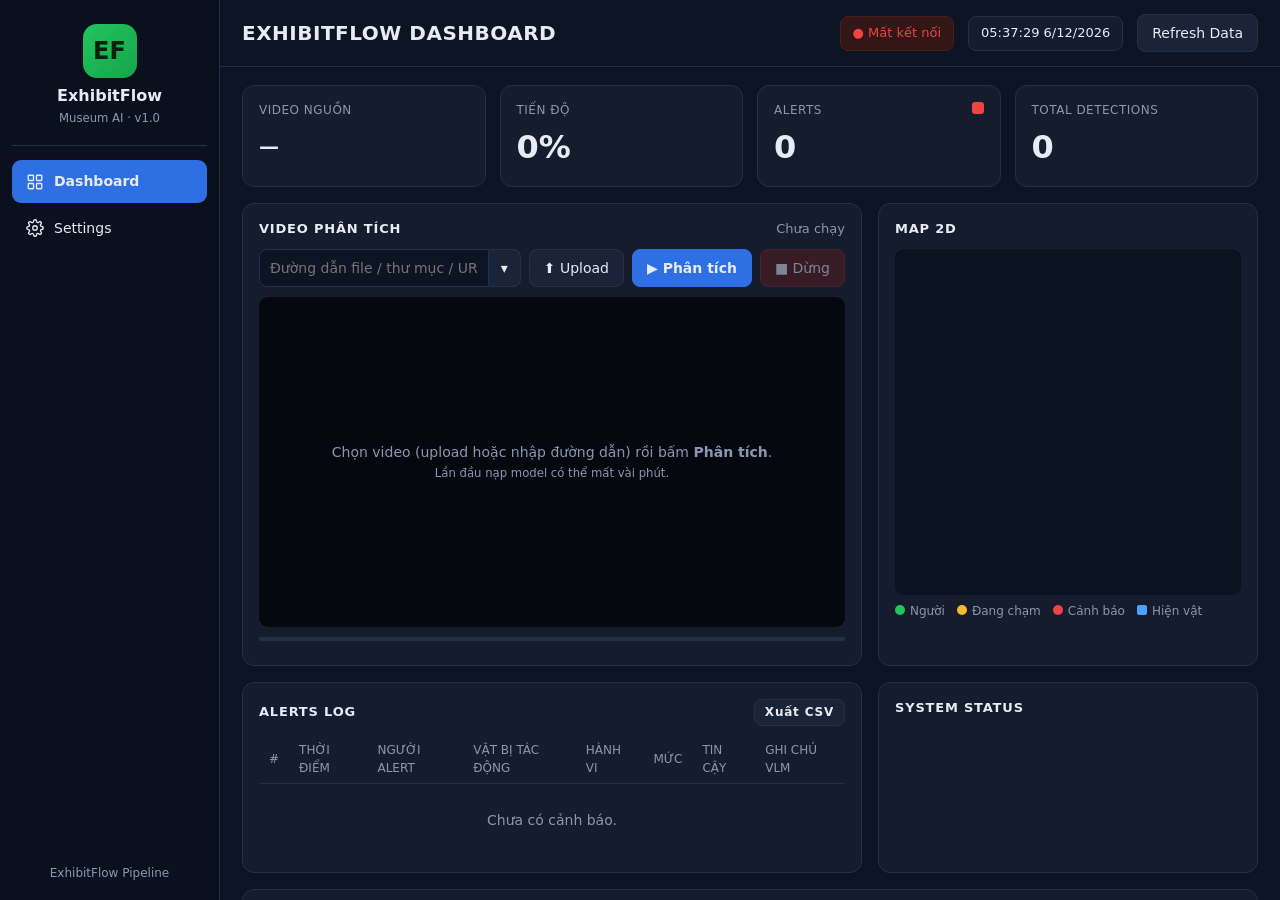
==== exhibitflow_pipeline/dashboard/static/index.html @ 13719247 "Dashboard: thêm realtime / drop_frames vào Settings Co-Authored-By: Claude Sonnet 5.5 <noreply@anthr" ====
<!doctype html>
<html lang="vi">
<head>
<meta charset="utf-8">
<meta name="viewport" content="width=device-width, initial-scale=1">
<title>ExhibitFlow Dashboard</title>
<style>
:root{--bg:#0d1424;--side:#0a101d;--card:#141c2e;--card2:#1a2438;--line:#243049;--tx:#e6ebf5;--mut:#8b97b0;
--green:#22c55e;--blue:#2f6fe4;--red:#ef4444;--amber:#f5b82e;--orange:#f08a24}
*{box-sizing:border-box}html,body{margin:0;height:100%}
body{background:var(--bg);color:var(--tx);font:14px/1.45 system-ui,Segoe UI,Roboto,sans-serif;display:flex}
button,input,select{font:inherit;color:inherit}
/* sidebar */
aside{width:220px;background:var(--side);border-right:1px solid var(--line);padding:18px 12px;display:flex;flex-direction:column;flex-shrink:0}
.brand{text-align:center;padding:6px 0 18px;border-bottom:1px solid var(--line);margin-bottom:14px}
.brand .logo{width:54px;height:54px;margin:0 auto 6px;border-radius:14px;background:linear-gradient(135deg,#22c55e,#16a34a);display:grid;place-items:center;font-weight:800;font-size:24px;color:#06210f}
.brand b{display:block;font-size:16px}.brand small{color:var(--mut)}
nav a{display:flex;gap:10px;align-items:center;padding:11px 14px;border-radius:9px;color:var(--tx);cursor:pointer;margin-bottom:4px;user-select:none}
nav a:hover{background:var(--card)}nav a.on{background:var(--blue);font-weight:600}
nav svg{width:18px;height:18px;stroke:currentColor;fill:none;stroke-width:1.8}
.side-foot{margin-top:auto;color:var(--mut);font-size:12px;text-align:center}
/* main */
main{flex:1;min-width:0;display:flex;flex-direction:column;height:100vh;overflow:auto}
header{display:flex;align-items:center;gap:14px;padding:14px 22px;border-bottom:1px solid var(--line);position:sticky;top:0;background:var(--bg);z-index:5;flex-wrap:wrap}
header h1{font-size:20px;margin:0;letter-spacing:.5px;flex:1;min-width:200px}
.pill{padding:7px 12px;border-radius:8px;background:var(--card);border:1px solid var(--line);font-size:13px;display:flex;gap:7px;align-items:center}
.pill.ok{color:var(--green);background:#12301f;border-color:#1c4a30}.pill.warn{color:var(--amber);background:#33290f;border-color:#4a3b14}.pill.bad{color:var(--red);background:#331616;border-color:#4a1d1d}
.btn{background:var(--card2);border:1px solid var(--line);padding:8px 14px;border-radius:8px;cursor:pointer}
.a.btn,a.btn{color:var(--tx)}.btn:hover{border-color:#3a4a6c}.btn.pri{background:var(--blue);border-color:var(--blue);font-weight:600}.btn.dng{background:#5b1d1d;border-color:#7a2a2a}.btn:disabled{opacity:.5;cursor:not-allowed}
.page{padding:18px 22px 30px;display:none;flex-direction:column;gap:16px}.page.on{display:flex}
.card{background:var(--card);border:1px solid var(--line);border-radius:12px;padding:16px}
.card h2{margin:0 0 10px;font-size:13px;letter-spacing:.8px;text-transform:uppercase;display:flex;align-items:center;gap:8px}
.card h2 .sp{flex:1}
.kpis{display:grid;grid-template-columns:repeat(4,1fr);gap:14px}
.kpi small{color:var(--mut);text-transform:uppercase;font-size:12px;letter-spacing:.5px;display:flex;justify-content:space-between}
.kpi b{font-size:32px;display:block;margin-top:4px}
.dot{width:12px;height:12px;border-radius:3px;background:var(--red);display:inline-block}
/* video + map */
.vm{display:grid;grid-template-columns:minmax(0,1fr) 380px;gap:16px}
.vwrap{position:relative;background:#05080f;border-radius:9px;overflow:hidden;aspect-ratio:16/9;display:grid;place-items:center}
.vwrap img{width:100%;height:100%;object-fit:contain;display:block}
.vwrap .ph{color:var(--mut);text-align:center;padding:20px}
.badge{position:absolute;top:10px;padding:5px 10px;border-radius:6px;font-weight:700;font-size:13px}
.badge.live{left:10px;background:var(--red);display:none}.badge.time{left:84px;background:var(--orange);color:#1a0d00;display:none}
.vwrap.run .badge{display:block}
.srcbar{display:flex;gap:8px;margin-bottom:10px;flex-wrap:wrap}
.srcbar input[type=text]{flex:1;min-width:180px;background:var(--bg);border:1px solid var(--line);border-radius:8px;padding:8px 10px}
.srcpick{position:relative;flex:1;min-width:180px;display:flex}
.srcpick input[type=text]{flex:1;min-width:0;border-radius:8px 0 0 8px}
.srcpick .dd{border:1px solid var(--line);border-left:0;border-radius:0 8px 8px 0;background:var(--card2);padding:0 12px;cursor:pointer}
.droplist{position:absolute;top:calc(100% + 4px);left:0;right:0;z-index:30;max-height:280px;overflow:auto;background:var(--card2);border:1px solid var(--line);border-radius:8px;box-shadow:0 8px 24px #0008;display:none}
.droplist.on{display:block}
.droplist div{padding:8px 12px;cursor:pointer;display:flex;gap:10px;align-items:center;border-bottom:1px solid var(--line)}
.droplist div:last-child{border:0}.droplist div:hover{background:var(--line)}
.droplist small{color:var(--mut);margin-left:auto;white-space:nowrap}
.vwrap video{width:100%;height:100%;object-fit:contain;background:#000;display:none}
.vwrap canvas.ovl{position:absolute;inset:0;width:100%;height:100%;pointer-events:none;display:none}
.vwrap.pb video,.vwrap.pb canvas.ovl{display:block}.vwrap.pb img,.vwrap.pb .ph{display:none!important}
.res{display:grid;grid-template-columns:repeat(auto-fit,minmax(170px,1fr));gap:10px;margin-bottom:16px}
.res .k{background:var(--card2);border-radius:8px;padding:8px 12px}.res .k small{display:block;color:var(--mut)}.res .k b{font-size:17px}
.cols2{display:grid;grid-template-columns:1fr 1fr;gap:20px}@media(max-width:1100px){.cols2{grid-template-columns:1fr}}
table.mini{width:100%;border-collapse:collapse;font-size:13px}table.mini th,table.mini td{padding:5px 8px;border-bottom:1px solid var(--line);text-align:right;white-space:nowrap}
table.mini th{color:var(--mut);font-weight:600}table.mini th:first-child,table.mini td:first-child{text-align:left}
.tag{padding:1px 7px;border-radius:5px;font-size:11px;font-weight:700;margin-left:6px}.tag.cache{background:#14532d;color:#86efac}.tag.new{background:#4a3b0a;color:#fcd34d}
.bar{display:inline-block;height:6px;background:var(--blue);border-radius:3px;vertical-align:middle;margin-right:6px}
select.runsel{background:var(--bg);border:1px solid var(--line);border-radius:8px;padding:5px 8px;max-width:360px;text-transform:none;letter-spacing:0;font-weight:400}
.alerts tbody tr.pb{cursor:pointer}.alerts tbody tr.pb:hover{background:var(--card2)}
.seekrow{display:flex;align-items:center;gap:10px;margin-top:10px}.seekrow .prog{flex:1;margin-top:0}
#pbPlay{padding:2px 12px;font-size:13px}#seekTime{color:var(--mut);font-size:12px;min-width:92px;text-align:right;display:none}
.pbmode .prog{height:10px;cursor:pointer;overflow:visible;position:relative;touch-action:none}.pbmode .prog i{border-radius:3px;transition:none}
.pbmode #seekknob{display:block}#seekknob{display:none;position:absolute;top:50%;width:16px;height:16px;margin:-8px 0 0 -8px;border-radius:50%;background:#fff;box-shadow:0 0 0 3px var(--green);pointer-events:none}
.pbmode #pbPlay,.pbmode #seekTime{display:inline-block!important}
.f textarea{width:100%;min-height:150px;background:var(--bg);border:1px solid var(--line);border-radius:8px;padding:8px 10px;font:12px/1.45 ui-monospace,Consolas,monospace;resize:vertical}
.mdls{display:grid;gap:6px;margin-top:12px;font-size:12px}.mdls div{display:flex;gap:8px;align-items:baseline;border-top:1px solid var(--line);padding-top:6px}
.mdls b{min-width:104px;color:var(--mut);font-weight:600}.mdls span{word-break:break-all}.mdls small{color:var(--mut);display:block}
.prog{height:4px;background:var(--line);border-radius:3px;margin-top:10px;overflow:hidden}.prog i{display:block;height:100%;width:0;background:var(--green);transition:width .3s}
.mapbox{position:relative;border-radius:9px;overflow:hidden;background:#0b1220;aspect-ratio:1/1}
.mapbox canvas{width:100%;height:100%;display:block}
.legend{display:flex;gap:12px;font-size:12px;color:var(--mut);margin-top:8px;flex-wrap:wrap}
.legend i{display:inline-block;width:10px;height:10px;border-radius:50%;margin-right:5px}
/* alerts */
.alerts{width:100%;border-collapse:collapse}
.alerts th{color:var(--mut);font-weight:500;text-align:left;font-size:12px;text-transform:uppercase;padding:6px 10px;border-bottom:1px solid var(--line)}
.alerts td{padding:8px 10px;border-bottom:1px solid var(--line);vertical-align:middle}
.alerts tr:hover td{background:#18223a}
.sev{padding:3px 9px;border-radius:5px;font-size:12px;font-weight:600}
.sev.high{background:#4a1d1d;color:#ff7b7b}.sev.medium{background:#4a3b14;color:#ffd166}.sev.low{background:#14391f;color:#5fe08a}
.thumb{width:54px;height:54px;border-radius:7px;background:#05080f;object-fit:cover;border:1px solid var(--line)}
.who{display:flex;gap:10px;align-items:center}.who small{color:var(--mut);display:block}
.empty{color:var(--mut);padding:26px;text-align:center}
.scroll{max-height:340px;overflow:auto}
/* status gauges */
.gauges{display:grid;grid-template-columns:repeat(4,1fr);gap:10px}
.g{text-align:center}.g svg{width:120px;height:120px;transform:rotate(-90deg)}
.g .v{position:relative;margin-top:-84px;height:60px}.g .v b{font-size:20px;display:block}.g .v small{color:var(--mut)}
.g .l{margin-top:30px}
.bottom{display:grid;grid-template-columns:minmax(0,1fr) 380px;gap:16px}
pre.log{margin:0;background:var(--bg);border-radius:8px;padding:10px;max-height:150px;overflow:auto;font-size:12px;color:#aab6cf;white-space:pre-wrap}
/* settings */
.sgrid{display:grid;grid-template-columns:repeat(auto-fit,minmax(300px,1fr));gap:16px}
.f{display:flex;flex-direction:column;gap:4px;margin-bottom:12px}.f label{color:var(--mut);font-size:12px}.f small{color:var(--mut);font-size:11px}
.f input[type=text],.f input[type=number],.f select{background:var(--bg);border:1px solid var(--line);border-radius:8px;padding:8px 10px;width:100%}
.f.chk{flex-direction:row;align-items:center;gap:8px}
.cal{display:grid;grid-template-columns:1fr 1fr;gap:12px}
.cal canvas{width:100%;background:#05080f;border-radius:8px;cursor:crosshair;display:block}
.toast{position:fixed;right:20px;bottom:20px;background:var(--card2);border:1px solid var(--line);padding:10px 16px;border-radius:9px;opacity:0;transition:.25s;pointer-events:none;z-index:20}
.toast.on{opacity:1}
@media(max-width:1100px){.vm,.bottom{grid-template-columns:1fr}.kpis,.gauges{grid-template-columns:repeat(2,1fr)}aside{width:64px}.brand small,.brand b,nav a span,.side-foot{display:none}.cal{grid-template-columns:1fr}}
</style>
</head>
<body>
<aside>
  <div class="brand"><div class="logo">EF</div><b>ExhibitFlow</b><small>Museum AI · v1.0</small></div>
  <nav>
    <a class="on" data-page="dash"><svg viewBox="0 0 24 24"><rect x="3" y="3" width="7" height="7" rx="1"/><rect x="14" y="3" width="7" height="7" rx="1"/><rect x="3" y="14" width="7" height="7" rx="1"/><rect x="14" y="14" width="7" height="7" rx="1"/></svg><span>Dashboard</span></a>
    <a data-page="settings"><svg viewBox="0 0 24 24"><circle cx="12" cy="12" r="3"/><path d="M19.4 15a1.7 1.7 0 0 0 .3 1.8l.1.1a2 2 0 1 1-2.8 2.8l-.1-.1a1.7 1.7 0 0 0-1.8-.3 1.7 1.7 0 0 0-1 1.5V21a2 2 0 1 1-4 0v-.1a1.7 1.7 0 0 0-1.1-1.5 1.7 1.7 0 0 0-1.8.3l-.1.1a2 2 0 1 1-2.8-2.8l.1-.1a1.7 1.7 0 0 0 .3-1.8 1.7 1.7 0 0 0-1.5-1H3a2 2 0 1 1 0-4h.1a1.7 1.7 0 0 0 1.5-1.1 1.7 1.7 0 0 0-.3-1.8l-.1-.1a2 2 0 1 1 2.8-2.8l.1.1a1.7 1.7 0 0 0 1.8.3H9a1.7 1.7 0 0 0 1-1.5V3a2 2 0 1 1 4 0v.1a1.7 1.7 0 0 0 1 1.5 1.7 1.7 0 0 0 1.8-.3l.1-.1a2 2 0 1 1 2.8 2.8l-.1.1a1.7 1.7 0 0 0-.3 1.8V9a1.7 1.7 0 0 0 1.5 1H21a2 2 0 1 1 0 4h-.1a1.7 1.7 0 0 0-1.5 1z"/></svg><span>Settings</span></a>
  </nav>
  <div class="side-foot">ExhibitFlow Pipeline</div>
</aside>

<main>
<header>
  <h1 id="title">EXHIBITFLOW DASHBOARD</h1>
  <div class="pill" id="sysPill">● Idle</div>
  <div class="pill" id="clock">--</div>
  <button class="btn" id="refresh">Refresh Data</button>
</header>

<!-- ============ DASHBOARD ============ -->
<section class="page on" id="p-dash">
  <div class="kpis">
    <div class="card kpi"><small>Video nguồn</small><b id="k-src" style="font-size:20px;margin-top:12px;overflow:hidden;text-overflow:ellipsis;white-space:nowrap">—</b></div>
    <div class="card kpi"><small>Tiến độ</small><b id="k-prog">0%</b></div>
    <div class="card kpi"><small>Alerts <span class="dot"></span></small><b id="k-alerts">0</b></div>
    <div class="card kpi"><small>Total detections</small><b id="k-det">0</b></div>
  </div>

  <div class="vm">
    <div class="card">
      <h2><span id="vtitle">Video phân tích</span><span class="sp"></span><span id="vstat" style="color:var(--mut);text-transform:none;letter-spacing:0;font-weight:400">Chưa chạy</span></h2>
      <div class="srcbar">
        <div class="srcpick">
          <input type="text" id="srcText" placeholder="Đường dẫn file / thư mục / URL video (.mp4 ...)">
          <button class="dd" id="srcDrop" title="Chọn lại một video đã upload">▾</button>
          <div class="droplist" id="dropList"></div>
        </div>
        <input type="file" id="srcFile" accept="video/*" hidden>
        <button class="btn" id="btnUpload">⬆ Upload</button>
        <button class="btn pri" id="btnStart">▶ Phân tích</button>
        <button class="btn dng" id="btnStop" disabled>■ Dừng</button>
      </div>
      <div class="vwrap" id="vwrap">
        <img id="vimg" alt="" style="display:none">
        <video id="vvid" playsinline preload="auto"></video><canvas class="ovl" id="vovl"></canvas>
        <div class="ph" id="vph">Chọn video (upload hoặc nhập đường dẫn) rồi bấm <b>Phân tích</b>.<br><small>Lần đầu nạp model có thể mất vài phút.</small></div>
        <span class="badge live">● LIVE</span><span class="badge time" id="vtime">00:00</span>
      </div>
      <div class="seekrow"><button class="btn" id="pbPlay" style="display:none" title="Phát / tạm dừng (phím cách)">▶</button>
        <div class="prog" id="seek"><i id="progbar"></i><b id="seekknob"></b></div><span id="seekTime"></span></div>
      <div class="legend" style="margin-top:8px"><span id="vmeta"></span></div>
    </div>

    <div class="card">
      <h2>Map 2D <span class="sp"></span><small style="color:var(--mut);text-transform:none;letter-spacing:0;font-weight:400" id="mapmeta"></small></h2>
      <div class="mapbox"><canvas id="map" width="700" height="700"></canvas></div>
      <div class="legend"><span><i style="background:var(--green)"></i>Người</span><span><i style="background:var(--amber)"></i>Đang chạm</span><span><i style="background:var(--red)"></i>Cảnh báo</span><span><i style="background:#4aa3ff;border-radius:2px"></i>Hiện vật</span></div>
    </div>
  </div>

  <div class="bottom">
    <div class="card">
      <h2>Alerts log <span class="sp"></span><a class="btn" href="/api/alerts.csv" style="text-decoration:none;font-size:12px;padding:4px 10px;text-transform:none">Xuất CSV</a></h2>
      <div class="scroll">
        <table class="alerts"><thead><tr><th>#</th><th>Thời điểm</th><th>Người alert</th><th>Vật bị tác động</th><th>Hành vi</th><th>Mức</th><th>Tin cậy</th><th>Ghi chú VLM</th></tr></thead><tbody id="alertRows"></tbody></table>
        <div class="empty" id="alertEmpty">Chưa có cảnh báo.</div>
      </div>
    </div>
    <div class="card">
      <h2>System status</h2>
      <div class="gauges" style="grid-template-columns:repeat(2,1fr)" id="gauges"></div>
      <div class="mdls" id="modelList"></div>
    </div>
  </div>
  <div class="card" id="resCard">
    <h2>Kết quả phân tích <span class="sp"></span><select class="runsel" id="runSel"><option value="">(chưa có lần chạy nào)</option></select>
      <a class="btn" id="runJson" target="_blank" style="text-decoration:none;font-size:12px;padding:4px 10px;text-transform:none;display:none">JSON</a></h2>
    <div id="resBody" style="color:var(--mut)">Chưa có lần phân tích nào. Kết quả mỗi lần chạy (thông tin video, latency từng module, VLM) được lưu tại <code>dashboard_data/runs/</code>.</div>
  </div>
  <div class="card"><h2>Nhật ký pipeline</h2><pre class="log" id="log"></pre></div>
</section>

<!-- ============ SETTINGS ============ -->
<section class="page" id="p-settings">
  <div class="sgrid">
    <div class="card"><h2>Model · VLM (Qwen3-VL)</h2>
      <div class="f"><label>Backend VLM</label><select id="s-vlm_backend"><option value="llama.cpp">llama.cpp (Qwen3-VL-8B Q4_K_M)</option><option value="dry_run">dry_run (không gọi VLM, chỉ thử luồng)</option></select></div>
      <div class="f"><label>Số ảnh gửi VLM</label><input type="number" id="s-vlm_n_images" min="1" max="12"><small>8 = nhanh (F1 0.69) · 12 = chính xác hơn, chậm ~3x</small></div>
      <div class="f"><label>Cạnh dài tối đa ảnh (px)</label><input type="number" id="s-vlm_max_side" step="64"></div>
      <div class="f"><label>max_new_tokens</label><input type="number" id="s-vlm_max_new_tokens"></div>
      <div class="f chk"><input type="checkbox" id="s-vlm_short_json"><label>Chỉ trả {"label","confidence"} (short JSON)</label></div>
      <div class="f"><label>Ngưỡng tin cậy VLM tối thiểu</label><input type="number" id="s-vlm_min_conf" step="0.05" min="0" max="1" placeholder="mặc định"></div>
      <div class="f"><label>Prompt VLM <button class="btn" type="button" id="resetPrompt" style="padding:1px 8px;font-size:11px;margin-left:8px">Khôi phục mặc định</button></label>
        <textarea id="s-vlm_prompt" spellcheck="false"></textarea>
        <small>Biến: <code>{n}</code> số ảnh · <code>{dt}</code> giây giữa 2 ảnh · <code>{tid}</code> ID người. Dấu ngoặc nhọn khác phải viết đôi <code>{{ }}</code>. Áp dụng từ lần phân tích kế tiếp, không cần nạp lại model.</small></div>
      <div class="f"><label>System prompt <button class="btn" type="button" id="resetSys" style="padding:1px 8px;font-size:11px;margin-left:8px">Khôi phục mặc định</button></label>
        <textarea id="s-vlm_system_prompt" spellcheck="false" style="min-height:90px"></textarea></div>
    </div>
    <div class="card"><h2>Pipeline</h2>
      <div class="f"><label>Chế độ pipeline</label><select id="s-pipeline_mode"><option value="tracking">Tracking (nhanh nhất)</option><option value="tracking_seg">Tracking + Segmentation (phát hiện chạm hiện vật)</option><option value="full">Full: Tracking + Segmentation + VLM (cảnh báo)</option></select><small>Chỉ nạp phần cần dùng. Chọn chế độ nhẹ hơn khi model đã nạp thì không phải nạp lại; chọn nặng hơn sẽ nạp lại. Không có VLM thì chưa có cảnh báo.</small></div>
      <div class="f"><label>Tách cảnh (segmentation hiện vật)</label><select id="s-scene_mode"><option value="auto">Tự động (nhanh) — video có đổi cảnh / camera</option><option value="first">Một cảnh cố định — bỏ qua, mở video ngay</option></select><small>Mỗi cảnh có bộ mask hiện vật riêng. Video camera cố định chọn "Một cảnh cố định" để bỏ hẳn bước quét video.</small></div>
      <div class="f"><label>pose_gate_norm_dist</label><input type="number" id="s-pose_gate_norm_dist" step="0.1"><small>Chỉ chạy pose/hand cho người cách hiện vật ≤ k × chiều cao người (0 = mọi người)</small></div>
      <div class="f"><label>queue_size</label><input type="number" id="s-queue_size"></div>
      <div class="f"><label>Giới hạn số frame (0 = cả video)</label><input type="number" id="s-max_frames"></div>
      <div class="f chk"><input type="checkbox" id="s-realtime"><label>Chế độ real-time (đọc video theo nhịp fps gốc)</label></div>
      <div class="f chk"><input type="checkbox" id="s-drop_frames"><label>Bỏ frame khi pipeline không theo kịp (chỉ có tác dụng khi bật real-time)</label></div>
      <small style="color:var(--mut)">Tắt real-time: xử lý mọi frame, không bỏ frame nào, nhưng video chạy chậm hơn thời gian thực nếu pipeline dưới fps video. Bật: giữ độ trễ thấp, đổi lại có thể bỏ frame (các frame bỏ không được track / phát hiện chạm). Chỉ áp dụng ở chế độ parallel.</small>
      <div class="f"><label>Giữ khung đỏ cảnh báo (giây)</label><input type="number" id="s-alarm_show_sec" step="0.5"></div>
      <div class="f"><label>Thư mục trọng số (cách nhau dấu phẩy)</label><input type="text" id="s-weights_dir" placeholder="/content/weights"></div>
      <div class="f"><label>Thư mục làm việc</label><input type="text" id="s-work_dir"></div>
      <div class="f chk"><input type="checkbox" id="s-use_cpu"><label>Chạy CPU (rất chậm)</label></div>
    </div>
    <div class="card"><h2>Map 2D</h2>
      <div class="f chk"><input type="checkbox" id="s-make_map"><label>Tự tạo map 2D từ video khi phân tích (mặc định tắt)</label></div>
      <small style="color:var(--mut)">Tắt: không tạo map, bỏ bước ~15–25 s lần đầu mỗi video. Vẫn dùng được floorplan upload thủ công bên dưới.</small>
      <div class="f"><label>Ảnh nền floorplan</label><select id="s-map_image"><option value="auto">Tự động (tạo từ video khi phân tích)</option><option value="none">Không dùng ảnh (lưới trống)</option></select></div>
      <div class="f"><label>Upload floorplan khác</label><input type="file" id="mapFile" accept="image/*"></div>
      <small style="color:var(--mut)">Hiệu chỉnh map: bấm 4 điểm trên khung hình video (ở trái), sau đó 4 điểm tương ứng trên map (ở phải), cùng thứ tự. Chọn điểm trên mặt sàn.</small>
    </div>
  </div>
  <div class="card"><h2>Hiệu chỉnh vị trí video → map <span class="sp"></span>
      <button class="btn" id="calReset">Chọn lại</button><button class="btn" id="calIdent">Mặc định (toàn khung)</button></h2>
    <div class="cal"><div><small style="color:var(--mut)" id="calL">① Khung hình video (0/4)</small><canvas id="calV" width="640" height="360"></canvas></div>
    <div><small style="color:var(--mut)" id="calR">② Map 2D (0/4)</small><canvas id="calM" width="640" height="360"></canvas></div></div>
  </div>
  <div><button class="btn pri" id="saveSet">Lưu cài đặt</button> <small style="color:var(--mut)">Áp dụng từ lần phân tích kế tiếp.</small></div>
</section>
</main>
<div class="toast" id="toast"></div>

<script>
const $=s=>document.querySelector(s), $$=s=>[...document.querySelectorAll(s)];
const toast=m=>{const t=$('#toast');t.textContent=m;t.classList.add('on');setTimeout(()=>t.classList.remove('on'),2600)};
const api=async(u,o)=>{const r=await fetch(u,o);if(!r.ok){let d='';try{d=(await r.json()).detail}catch{}throw new Error(d||r.statusText)}return r.json()};
let MD=null, ST={}, SET={}, mapImg=null, mapVer=null, PB=null, autoRun=null, RUNS=[];
const esc=s=>String(s??'').replace(/[&<>"]/g,c=>({'&':'&amp;','<':'&lt;','>':'&gt;','"':'&quot;'}[c]));

/* ---- nav ---- */
$$('nav a').forEach(a=>a.onclick=()=>{$$('nav a').forEach(x=>x.classList.toggle('on',x===a));
  $$('.page').forEach(p=>p.classList.toggle('on',p.id==='p-'+a.dataset.page));
  $('#title').textContent=a.dataset.page==='dash'?'EXHIBITFLOW DASHBOARD':'SETTINGS';
  if(a.dataset.page==='settings')openSettings()});
setInterval(()=>{$('#clock').textContent=new Date().toLocaleString('vi-VN')},1000);

/* ---- source ---- */
$('#btnUpload').onclick=()=>$('#srcFile').click();
$('#srcFile').onchange=async e=>{const f=e.target.files[0];if(!f)return;
  toast('Đang upload '+f.name+' ...');const fd=new FormData();fd.append('file',f);
  try{const r=await api('/api/upload',{method:'POST',body:fd});$('#srcText').value=r.path;toast('Đã upload ('+r.size_mb+' MB)')}catch(x){toast('Lỗi: '+x.message)}};
$('#btnStart').onclick=async()=>{try{await api('/api/start',{method:'POST',headers:{'Content-Type':'application/json'},body:JSON.stringify({source:$('#srcText').value})});toast('Đã bắt đầu')}catch(x){toast('Lỗi: '+x.message)}};
$('#btnStop').onclick=()=>api('/api/stop',{method:'POST'}).then(()=>toast('Đang dừng...'));
$('#refresh').onclick=()=>{poll();sys()};

/* ---- poll ---- */
const STAT={idle:['Idle',''],loading:['Đang nạp model','warn'],running:['System Online','ok'],finishing:['Đang kết thúc','warn'],done:['Hoàn tất','ok'],error:['Lỗi','bad']};
const mmss=s=>String(Math.floor(s/60)).padStart(2,'0')+':'+String(Math.floor(s%60)).padStart(2,'0');
let streaming=false;
async function poll(){
  try{ST=await api('/api/state')}catch{$('#sysPill').className='pill bad';$('#sysPill').textContent='● Mất kết nối';return}
  if(ST.map!==mapVer){mapVer=ST.map;loadMap()}
  let [t,c]=STAT[ST.status]||['?',''];
  const M=ST.models||{state:'idle'},mload=M.state==='loading';
  if(['idle','done'].includes(ST.status)){if(mload){t='Đang nạp model...';c='warn'}else if(M.state==='ready'){t=ST.status==='done'?'Hoàn tất · model sẵn sàng':'Model sẵn sàng';c='ok'}else if(M.state==='error'){t='Lỗi nạp model';c='bad'}}
  $('#sysPill').className='pill '+c;$('#sysPill').title=M.msg||'';$('#sysPill').textContent='● '+(ST.status==='error'?'Lỗi: '+ST.message:t+(ST.phase&&ST.status!=='running'&&ST.status!=='done'?' — '+ST.phase:''));
  const run=['loading','running','finishing'].includes(ST.status);
  $('#btnStart').disabled=run||mload;$('#btnStop').disabled=!run;
  $('#k-src').textContent=ST.source||'—';
  const pct=ST.n_frames?Math.round(100*ST.frame/ST.n_frames):0;
  $('#k-prog').textContent=pct+'%';if(!PB)$('#progbar').style.width=pct+'%';
  $('#k-alerts').textContent=ST.n_alerts;$('#k-det').textContent=ST.detections;
  if(run&&PB)closePB();
  if(!PB)$('#vtitle').textContent='Video phân tích — '+(ST.cam||'CAM 1');
  $('#vstat').textContent=ST.status==='running'?'● Online':ST.status==='loading'?'Đang nạp model...':ST.status==='done'?'Hoàn tất':'Chưa chạy';
  if(PB)$('#vstat').textContent='Xem lại · kéo thanh thời gian để tua';
  else if(ST.status==='done'&&!ST.run)$('#vstat').textContent='Hoàn tất · chưa có bản lưu để tua (xem Nhật ký pipeline; server cần là bản mới: make restart)';
  $('#vstat').style.color=ST.status==='running'?'var(--green)':'var(--mut)';
  const sm=ST.stage_ms||{},ks=Object.keys(sm),slow=ks.sort((a,b)=>sm[b]-sm[a])[0];
  if(!PB)$('#vmeta').textContent=ST.n_frames?`frame ${ST.frame}/${ST.n_frames} · pipeline ${ST.fps} FPS · e2e ${ST.e2e_ms} ms · ${mmss(ST.elapsed)}`+(ks.length?` · ms/frame: `+ks.map(k=>k+' '+sm[k]).join(', ')+` · chậm nhất: ${slow}`:''):'';
  $('#vtime').textContent=mmss(ST.frame/25);
  $('#vwrap').classList.toggle('run',ST.status==='running');
  if((run||ST.status==='done')&&ST.n_frames&&!streaming&&!PB){streaming=true;$('#vimg').src='/api/stream?'+Date.now();$('#vimg').style.display='block';$('#vph').style.display='none'}
  if(ST.status==='idle'&&streaming){streaming=false}
  if(ST.status==='idle'&&!streaming&&!PB)$('#vph').innerHTML=mload?'<b>Đang nạp model...</b><br><small>Có thể mất vài phút lần đầu (tải trọng số). Bấm Phân tích khi hiện "Model sẵn sàng".</small>':M.state==='error'?'<b>Lỗi nạp model</b><br><small>'+(M.msg||'')+'</small>':'Model đã sẵn sàng. Chọn video (upload hoặc nhập đường dẫn) rồi bấm <b>Phân tích</b>.';
  if(ST.status==='loading'){$('#vph').style.display='block';$('#vph').innerHTML='<b>'+ST.phase+'</b><br><small>'+(ST.logs.slice(-1)[0]||'')+'</small>'}
  if(ST.status==='done'&&ST.run&&ST.run!==autoRun){autoRun=ST.run;loadRuns().then(()=>openRun(ST.run))}   // xong -> chuyển sang xem lại (có thanh tua)
  renderAlerts();$('#log').textContent=(ST.logs||[]).join('\n');if(!PB)drawMap(ST.people||[],ST.artifacts||[]);
}
function renderAlerts(force){
  const AL=PB&&PB.run.alerts_ui?PB.run.alerts_ui:(ST.alerts||[]),tb=$('#alertRows');$('#alertEmpty').style.display=AL.length?'none':'block';
  const key=AL.map(a=>a.id).join()+'|'+(PB?PB.id:'');if(!force&&tb.dataset.k===key)return;tb.dataset.k=key;
  const vn={touching:'Chạm',holding:'Cầm',stealing:'Lấy cắp'};
  tb.innerHTML=AL.map(a=>`<tr data-tid="${a.track_id}"${PB?' class="pb" title="Bấm để tua tới lúc xảy ra"':''}><td>${a.id}</td><td>${a.time}<br><small style="color:var(--mut)">video ${a.video_time}s · ${a.camera}</small></td>
  <td><div class="who">${a.person_img?`<img class="thumb" src="${a.person_img}">`:'<div class="thumb"></div>'}<div><b>Người ID ${a.track_id}</b></div></div></td>
  <td><div class="who">${a.artifact_img?`<img class="thumb" src="${a.artifact_img}">`:'<div class="thumb"></div>'}<div><b>Hiện vật ${a.artifact_ids.join(', ')||'—'}</b></div></div></td>
  <td>${vn[a.behavior]||a.behavior}</td><td><span class="sev ${a.severity}">${a.severity.toUpperCase()}</span></td><td>${a.confidence}</td>
  <td style="max-width:240px;color:var(--mut);font-size:12px">${a.evidence||''}</td></tr>`).join('');
}

/* ---- map ---- */
function loadMap(){mapImg=null;const i=new Image();i.onload=()=>{mapImg=i;if(PB)PB.dirty=true;else drawMap(ST.people||[],ST.artifacts||[])};i.onerror=()=>{mapImg=null;if(PB)PB.dirty=true};
  i.src=(PB?'/api/runs/'+PB.id+'/map':'/api/map-image')+'?'+Date.now()}
function drawMapOn(cv,people,arts,withDots=true){
  const c=cv.getContext('2d'),W=cv.width,H=cv.height;c.fillStyle='#0b1220';c.fillRect(0,0,W,H);
  let ox=0,oy=0,w=W,h=H;
  if(mapImg){const s=Math.min(W/mapImg.width,H/mapImg.height);w=mapImg.width*s;h=mapImg.height*s;ox=(W-w)/2;oy=(H-h)/2;c.drawImage(mapImg,ox,oy,w,h)}
  else{c.strokeStyle='#1c2842';c.lineWidth=1;for(let i=0;i<=10;i++){c.beginPath();c.moveTo(i*W/10,0);c.lineTo(i*W/10,H);c.moveTo(0,i*H/10);c.lineTo(W,i*H/10);c.stroke()}}
  if(!withDots)return {ox,oy,w,h};
  const P=(x,y)=>[ox+Math.min(Math.max(x,-.05),1.05)*w,oy+Math.min(Math.max(y,-.05),1.05)*h],r=Math.max(6,W/70);
  arts.forEach(a=>{const [x,y]=P(a.x,a.y);c.fillStyle='#4aa3ff';c.fillRect(x-r*.8,y-r*.8,r*1.6,r*1.6);c.fillStyle='#cfe4ff';c.font=`${r*1.6}px sans-serif`;c.fillText('A'+a.id,x+r,y-r)});
  people.forEach(p=>{const [x,y]=P(p.x,p.y);const col=p.state==='alert'?'#ef4444':p.state==='contact'?'#f5b82e':'#22c55e';
    c.beginPath();c.arc(x,y,r,0,7);c.fillStyle=col;c.fill();c.lineWidth=2;c.strokeStyle='#fff';c.stroke();
    c.fillStyle='#fff';c.font=`bold ${r*1.5}px sans-serif`;c.fillText(p.id,x+r+2,y+r*.5)});
  return {ox,oy,w,h};
}
function drawMap(p,a){drawMapOn($('#map'),p,a);$('#mapmeta').textContent=p.length+' người'}

/* ---- video đã upload (mũi tên xổ xuống) ---- */
$('#srcDrop').onclick=async e=>{e.stopPropagation();const L=$('#dropList');
  if(!L.classList.toggle('on'))return;
  let u=[];try{u=await api('/api/uploads')}catch{}
  const cnt={};RUNS.forEach(r=>{cnt[r.video]=(cnt[r.video]||0)+1});
  L.innerHTML=u.length?u.map(x=>`<div data-p="${esc(x.path)}"><span>${esc(x.name)}</span><small>${x.size_mb} MB${cnt[x.name]?' · đã phân tích '+cnt[x.name]+' lần (dùng lại cache)':''}</small></div>`).join(''):'<div style="color:var(--mut);cursor:default">Chưa có video nào được upload.</div>'};
$('#dropList').onclick=e=>{const d=e.target.closest('[data-p]');if(d){$('#srcText').value=d.dataset.p;$('#dropList').classList.remove('on')}};
document.addEventListener('click',e=>{if(!e.target.closest('.srcpick'))$('#dropList').classList.remove('on')});

/* ---- xem lại: video có thanh tua + khung / map đồng bộ theo frame ---- */
async function loadRuns(){try{RUNS=await api('/api/runs')}catch{RUNS=[]}
  const sel=$('#runSel');
  sel.innerHTML=RUNS.length?RUNS.map(r=>`<option value="${esc(r.id)}">${esc(r.created.slice(5,16))} · ${esc(r.video)} · ${esc(r.mode||'')}</option>`).join(''):'<option value="">(chưa có lần chạy nào)</option>';
  if(PB)sel.value=PB.id}
$('#runSel').onchange=e=>{if(!e.target.value)return;if(['loading','running','finishing'].includes(ST.status)){toast('Đang chạy, đợi xong rồi xem lại');if(PB)e.target.value=PB.id;return}openRun(e.target.value)};
async function openRun(id){
  let run,tl;try{[run,tl]=await Promise.all([api('/api/runs/'+id),api('/api/runs/'+id+'/timeline')])}catch(x){toast('Không mở được lần chạy: '+x.message);return}
  (tl.alerts||[]).forEach(a=>{if(!a.spans||!a.spans.length)a.spans=[[a.start,a.end]]});run.alerts=tl.alerts||[];
  const pb={id,run,tl,last:-1,dirty:true};PB=pb;streaming=false;
  const v=$('#vvid');
  v.onloadeddata=()=>{if(PB===pb){$('#vwrap').classList.add('pb');document.body.classList.add('pbmode');pb.dirty=true}};
  v.onloadedmetadata=()=>{pb.dirty=true};
  v.onerror=()=>{if(PB!==pb)return;toast('Không phát được video (file gốc còn không?)');PB=null;document.body.classList.remove('pbmode');$('#vwrap').classList.remove('pb');if(ST.n_frames)$('#vimg').style.display='block';loadMap();renderAlerts(true)};
  if('requestVideoFrameCallback' in v){   // mỗi lần trình duyệt hiển thị 1 frame mới: ghi lại đúng thời điểm của frame đó -> bbox khớp hình
    const cb=(now,meta)=>{if(PB!==pb)return;pb.mt=meta.mediaTime;pb.dirty=true;v.requestVideoFrameCallback(cb)};v.requestVideoFrameCallback(cb)}
  v.addEventListener('seeked',()=>{pb.dirty=true});
  v.src='/api/runs/'+id+'/video';
  $('#vtitle').textContent='Xem lại — '+run.video.name;
  $('#runSel').value=id;$('#runJson').href='/api/runs/'+id;$('#runJson').style.display='';
  renderResult(run);renderAlerts(true);loadMap();tickPB(pb)}
function closePB(){PB=null;document.body.classList.remove('pbmode');$('#progbar').style.width='0%';$('#seekknob').style.left='0%';const v=$('#vvid');v.pause();v.removeAttribute('src');v.load();$('#vwrap').classList.remove('pb');loadMap();renderAlerts(true)}
function tickPB(pb){if(PB!==pb)return;
  const v=$('#vvid'),f=Math.round((pb.mt!=null?pb.mt:v.currentTime)*(pb.tl.fps||25));   // pb.mt = thời điểm của frame ĐANG hiển thị
  const dur=v.duration||(pb.tl.n_frames/(pb.tl.fps||25)),r=dur?Math.min(1,v.currentTime/dur):0;
  if(!seeking){$('#progbar').style.width=r*100+'%';$('#seekknob').style.left=r*100+'%'}
  $('#seekTime').textContent=mmss(v.currentTime)+' / '+mmss(dur);$('#pbPlay').textContent=v.paused?'▶':'⏸';
  if(f!==pb.last||pb.dirty){pb.last=f;pb.dirty=false;drawPB(f)}
  requestAnimationFrame(()=>tickPB(pb))}
window.addEventListener('resize',()=>{if(PB)PB.dirty=true});
/* thanh xanh dưới video = thanh tua: bấm hoặc kéo để tới thời điểm bất kỳ; video / nút ⏸ / phím cách để phát - dừng */
let seeking=false;
function seekTo(e){const v=$('#vvid'),b=$('#seek').getBoundingClientRect(),r=Math.min(1,Math.max(0,(e.clientX-b.left)/b.width)),dur=v.duration||0;
  if(!dur)return;v.currentTime=r*dur;$('#progbar').style.width=r*100+'%';$('#seekknob').style.left=r*100+'%';if(PB)PB.dirty=true}
$('#seek').addEventListener('pointerdown',e=>{if(!PB)return;seeking=true;$('#seek').setPointerCapture(e.pointerId);seekTo(e)});
$('#seek').addEventListener('pointermove',e=>{if(seeking)seekTo(e)});
['pointerup','pointercancel'].forEach(t=>$('#seek').addEventListener(t,()=>{seeking=false}));
const togglePlay=()=>{const v=$('#vvid');if(!PB)return;v.paused?v.play().catch(()=>{}):v.pause()};
$('#pbPlay').onclick=togglePlay;$('#vvid').onclick=togglePlay;
document.addEventListener('keydown',e=>{if(PB&&e.code==='Space'&&!/INPUT|SELECT|TEXTAREA|BUTTON/.test(document.activeElement.tagName)){e.preventDefault();togglePlay()}
  else if(PB&&(e.code==='ArrowLeft'||e.code==='ArrowRight')&&!/INPUT|SELECT|TEXTAREA/.test(document.activeElement.tagName)){const v=$('#vvid');v.currentTime=Math.max(0,v.currentTime+(e.code==='ArrowRight'?1:-1)/(PB.tl.fps||25)*(e.shiftKey?10:1))}});
const frameAt=f=>{const fr=PB.tl.frames;for(let k=f;k>=Math.max(0,f-12);k--)if(fr[k])return fr[k];return null};
const alertAt=(tid,f)=>PB.run.alerts.find(a=>a.tid===tid&&a.spans.some(([lo,hi])=>f>=lo&&f<=hi));
function drawPB(f){
  const v=$('#vvid'),cv=$('#vovl'),box=$('#vwrap'),dpr=window.devicePixelRatio||1,W=box.clientWidth,H=box.clientHeight;
  if(cv.width!==Math.round(W*dpr)||cv.height!==Math.round(H*dpr)){cv.width=Math.round(W*dpr);cv.height=Math.round(H*dpr)}
  const c=cv.getContext('2d');c.setTransform(dpr,0,0,dpr,0,0);c.clearRect(0,0,W,H);
  const vw=v.videoWidth||PB.tl.width,vh=v.videoHeight||PB.tl.height,s=Math.min(W/vw,H/vh),w=vw*s,h=vh*s,ox=(W-w)/2,oy=(H-h)/2;
  const sc=[...(PB.tl.scenes||[])].reverse().find(x=>x.start<=f)||(PB.tl.scenes||[])[0];
  if(sc){c.fillStyle='rgba(74,100,255,.28)';c.strokeStyle='rgba(120,150,255,.9)';c.lineWidth=1.5;
    sc.arts.forEach(a=>a.c.forEach(p=>{c.beginPath();p.forEach(([x,y],i)=>i?c.lineTo(ox+x*w,oy+y*h):c.moveTo(ox+x*w,oy+y*h));c.closePath();c.fill();c.stroke()}))}
  const d=frameAt(f),people=[],red=new Set();
  if(d){const stt={};
    d[0].forEach(([id,x1,y1,x2,y2,ct])=>{const al=alertAt(id,f),col=al?'#ef4444':ct?'#facc15':'#22c55e';stt[id]=al?'alert':ct?'contact':'idle';if(al)red.add(id);
      c.strokeStyle=col;c.lineWidth=al?3:2;c.strokeRect(ox+x1*w,oy+y1*h,(x2-x1)*w,(y2-y1)*h);
      const t='ID '+id+(al?' | '+String(al.behavior||'').toUpperCase():ct?' | contact?':'');c.font='bold 12px sans-serif';
      c.fillStyle='#000';c.fillRect(ox+x1*w,oy+y1*h-17,c.measureText(t).width+8,16);c.fillStyle=col;c.fillText(t,ox+x1*w+4,oy+y1*h-5)});
    d[1].forEach(([id,x,y])=>people.push({id,x,y,state:stt[id]||'idle'}))}
  drawMap(people,PB.tl.artifacts||[]);
  const fps=PB.tl.fps||25;$('#vmeta').textContent=`frame ${f}/${PB.tl.n_frames} · ${mmss(f/fps)} / ${mmss(PB.tl.n_frames/fps)}`+(red.size?` · cảnh báo: người ID ${[...red].join(', ')}`:'')}
$('#alertRows').onclick=e=>{const tr=e.target.closest('tr[data-tid]');if(!tr||!PB)return;
  const a=PB.run.alerts.find(x=>x.tid===+tr.dataset.tid);if(!a)return;const v=$('#vvid');v.currentTime=Math.max(0,a.spans[0][0]/(PB.tl.fps||25)-.5);v.play().catch(()=>{})};

/* ---- kết quả phân tích: thông tin video + latency từng module (kể cả VLM) ---- */
const f1=(v,d=1)=>v==null?'—':(+v).toFixed(d);
const tag=s=>s==='off'?'<span class="tag" style="background:var(--line)">tắt</span>':s==='cache'?'<span class="tag cache">dùng cache</span>':s?'<span class="tag new">tính mới</span>':'';
function renderResult(r){
  const v=r.video,p=r.performance||{},pr=r.prepare||{},mp=pr.map||{},sm=r.summary||{},e2e=p.e2e_ms||{},stg=p.stages||{},vl=p.vlm||{},gpus=(r.environment||{}).gpus||[];
  const K=(a,b,c)=>`<div class="k"><small>${a}</small><b>${b}</b><small>${c||''}</small></div>`;
  const mx=Math.max(1,...Object.values(stg).map(x=>x.mean_ms||0));
  const rows=Object.entries(stg).sort((a,b)=>(b[1].mean_ms||0)-(a[1].mean_ms||0)).map(([k,x])=>`<tr><td>${esc(k)}</td><td><span class="bar" style="width:${Math.round(70*(x.mean_ms||0)/mx)}px"></span>${f1(x.mean_ms)}</td><td>${f1(x.p95_ms)}</td></tr>`).join('');
  const lt=Object.entries(r.load_times||{}).map(([k,x])=>`<tr><td>${esc(k)}</td><td>${f1(x&&x.load_s,2)}</td><td>${f1(x&&x.warmup_s,2)}</td></tr>`).join('');
  const vt=(r.vlm_tasks||[]).filter(t=>t.latency_s!=null||t.infer_s!=null).map(t=>`<tr><td>${esc(t.task)}</td><td>${esc(t.label||t.status||'')}</td><td>${f1(t.confidence,2)}</td><td>${f1(t.queue_wait_s,2)}</td><td>${f1(t.prefill_s,2)}</td><td>${f1(t.infer_s,2)}</td><td>${f1(t.latency_s,2)}</td></tr>`).join('');
  $('#resBody').style.color='';
  $('#resBody').innerHTML=`<div class="res">
    ${K('Video',esc(v.name),`${v.width}×${v.height} · ${f1(v.fps)} fps`)}${K('Thời lượng',f1(v.duration_s)+' s',`${v.n_frames} frame`+(v.size_mb?` · ${v.size_mb} MB`:''))}
    ${K('Chế độ',esc(r.mode||'—'),(r.local?'local · ':'')+esc(gpus.join(', ')))}${K('FPS pipeline',f1(p.pipeline_fps),`${f1(p.wall_s)} s tổng · bỏ ${p.frames_dropped||0} frame`)}
    ${K('Latency e2e (mean)',f1(e2e.mean,0)+' ms','p95 '+f1(e2e.p95,0)+' ms')}${K('Cảnh báo',sm.n_alerts??'—',`${sm.n_people_tracks??'—'} người · ${sm.n_events??'—'} event · ${sm.n_vlm_tasks??0} lượt VLM`)}</div>
  <div class="cols2"><div>
    <table class="mini"><thead><tr><th>Module (ms / frame)</th><th>trung bình</th><th>p95</th></tr></thead><tbody>${rows||'<tr><td colspan=3>—</td></tr>'}</tbody></table>
    <table class="mini" style="margin-top:14px"><thead><tr><th>Chuẩn bị (1 lần / video)</th><th>giây</th><th></th></tr></thead><tbody>
      <tr><td>Segmentation hiện vật${tag(pr.segmentation_source)}</td><td>${f1(pr.segmentation_s,2)}</td><td>${pr.n_artifacts??'—'} hiện vật</td></tr>
      <tr><td>Map 2D${tag(mp.source)}</td><td>${mp.source==='off'?'—':f1(mp.seconds,2)}</td><td>${esc(mp.method||'—')}</td></tr></tbody></table>
  </div><div>
    <table class="mini"><thead><tr><th>VLM</th><th>trung bình</th><th>p95</th></tr></thead><tbody>
      <tr><td>Suy luận (s)</td><td>${f1(vl.infer_mean_s,2)}</td><td>${f1(vl.infer_p95_s,2)}</td></tr>
      <tr><td>Chờ hàng đợi (s)</td><td>${f1(vl.queue_wait_mean_s,2)}</td><td></td></tr>
      <tr><td>Số lượt (thành công)</td><td>${vl.n_tasks??0} (${vl.n_ok??0})</td><td></td></tr></tbody></table>
    ${vt?`<table class="mini" style="margin-top:14px"><thead><tr><th>Lượt VLM (s)</th><th>nhãn</th><th>tin cậy</th><th>chờ</th><th>prefill</th><th>suy luận</th><th>tổng</th></tr></thead><tbody>${vt}</tbody></table>`:''}
    ${(r.models||[]).length?`<div class="mdls">${modelRows(r.models)}</div>`:''}
    <table class="mini" style="margin-top:14px"><thead><tr><th>Nạp model (s)</th><th>nạp</th><th>warmup</th></tr></thead><tbody>${lt||'<tr><td colspan=3>—</td></tr>'}</tbody></table>
  </div></div>`}

/* ---- system gauges ---- */
function gauge(label,pct,main,sub,col){const R=46,C=2*Math.PI*R;return `<div class="g"><svg viewBox="0 0 120 120"><circle cx="60" cy="60" r="${R}" fill="none" stroke="#243049" stroke-width="9"/><circle cx="60" cy="60" r="${R}" fill="none" stroke="${col}" stroke-width="9" stroke-linecap="round" stroke-dasharray="${C*Math.min(pct,100)/100} ${C}"/></svg><div class="v"><b>${main}</b><small>${sub}</small></div><div class="l">${label}</div></div>`}
async function sys(){try{const s=await api('/api/system');const g=s.gpu&&s.gpu[0];
  $('#gauges').innerHTML=gauge('CPU',s.cpu,s.cpu+'%','load '+(s.load??'-'),'#22c55e')+
   gauge('RAM',100*s.mem_used/s.mem_total,s.mem_used+' GB','/ '+s.mem_total+' GB','#2f6fe4')+
   (g?gauge('GPU',g.util,g.util+'%',g.name.replace('NVIDIA ','').slice(0,14),'#a855f7')+gauge('VRAM',100*g.mem_used/g.mem_total,g.mem_used+' GB','/ '+g.mem_total+' GB','#f08a24')
    :gauge('Disk',100*s.disk_used/s.disk_total,Math.round(100*s.disk_used/s.disk_total)+'%',s.disk_used+' / '+s.disk_total+' GB','#f08a24'))}catch{}}

/* ---- settings ---- */
const FIELDS=['vlm_backend','vlm_n_images','vlm_max_side','vlm_max_new_tokens','vlm_short_json','vlm_min_conf','pose_gate_norm_dist','queue_size','max_frames','alarm_show_sec','weights_dir','work_dir','use_cpu','map_image','scene_mode','pipeline_mode','make_map','vlm_prompt','vlm_system_prompt','realtime','drop_frames'];
let cal={v:[],m:[],H:null,frameImg:null,geo:null};
async function openSettings(){
  SET=await api('/api/settings');
  const mi=$('#s-map_image');[...mi.options].forEach(o=>{if(!['auto','none'].includes(o.value))o.remove()});
  if(!['auto','none'].includes(SET.map_image)){const o=new Option('Upload: '+SET.map_image,SET.map_image);mi.add(o)}
  FIELDS.forEach(k=>{const e=$('#s-'+k);if(e.type==='checkbox')e.checked=!!SET[k];else e.value=SET[k]??''});
  try{MD=await api('/api/models')}catch{MD=null}
  if(MD){if(!SET.vlm_prompt)$('#s-vlm_prompt').value=MD.prompt.vlm;if(!SET.vlm_system_prompt)$('#s-vlm_system_prompt').value=MD.prompt.system}
  cal.v=[];cal.m=[];
  cal.frameImg=null;const im=new Image();im.onload=()=>{cal.frameImg=im;drawCal()};im.onerror=()=>drawCal();im.src='/api/frame?'+Date.now();drawCal();
}
function drawCal(){
  const cv=$('#calV'),c=cv.getContext('2d');c.fillStyle='#05080f';c.fillRect(0,0,cv.width,cv.height);
  let vg={ox:0,oy:0,w:cv.width,h:cv.height};
  if(cal.frameImg){const s=Math.min(cv.width/cal.frameImg.width,cv.height/cal.frameImg.height);vg={w:cal.frameImg.width*s,h:cal.frameImg.height*s};vg.ox=(cv.width-vg.w)/2;vg.oy=(cv.height-vg.h)/2;c.drawImage(cal.frameImg,vg.ox,vg.oy,vg.w,vg.h)}
  else{c.fillStyle='#8b97b0';c.font='14px sans-serif';c.fillText('Chưa có khung hình — chạy video 1 lần rồi quay lại (hoặc dùng "Mặc định")',14,24)}
  cal.vg=vg;cal.v.forEach((p,i)=>dot(c,vg.ox+p[0]*vg.w,vg.oy+p[1]*vg.h,i+1));
  const mc=$('#calM');cal.mg=drawMapOn(mc,[],[],false);const c2=mc.getContext('2d');cal.m.forEach((p,i)=>dot(c2,cal.mg.ox+p[0]*cal.mg.w,cal.mg.oy+p[1]*cal.mg.h,i+1));
  $('#calL').textContent=`① Khung hình video (${cal.v.length}/4)`;$('#calR').textContent=`② Map 2D (${cal.m.length}/4)`;
}
function dot(c,x,y,n){c.beginPath();c.arc(x,y,9,0,7);c.fillStyle='#2f6fe4';c.fill();c.strokeStyle='#fff';c.lineWidth=2;c.stroke();c.fillStyle='#fff';c.font='bold 12px sans-serif';c.fillText(n,x-3.5,y+4)}
function clickPt(cv,g,arr,e){if(arr.length>=4)return;const r=cv.getBoundingClientRect(),x=(e.clientX-r.left)*cv.width/r.width,y=(e.clientY-r.top)*cv.height/r.height;
  const u=(x-g.ox)/g.w,v=(y-g.oy)/g.h;if(u<0||u>1||v<0||v>1)return;arr.push([+u.toFixed(4),+v.toFixed(4)]);drawCal();
  if(cal.v.length===4&&cal.m.length===4){SET.homography={src:cal.v,dst:cal.m};toast('Đã chọn đủ 4 cặp điểm — bấm Lưu cài đặt')}}
$('#calV').onclick=e=>clickPt($('#calV'),cal.vg,cal.v,e);$('#calM').onclick=e=>clickPt($('#calM'),cal.mg,cal.m,e);
$('#calReset').onclick=()=>{cal.v=[];cal.m=[];drawCal()};
$('#calIdent').onclick=()=>{SET.homography={src:[[0,0],[1,0],[1,1],[0,1]],dst:[[0,0],[1,0],[1,1],[0,1]]};cal.v=[];cal.m=[];drawCal();toast('Đặt lại mặc định — bấm Lưu cài đặt')};
$('#mapFile').onchange=async e=>{const f=e.target.files[0];if(!f)return;const fd=new FormData();fd.append('file',f);
  try{const r=await api('/api/map-image',{method:'POST',body:fd});toast('Đã upload floorplan');await openSettings();$('#s-map_image').value=r.name;loadMap();setTimeout(drawCal,300)}catch(x){toast('Lỗi: '+x.message)}};
$('#s-map_image').onchange=async()=>{await api('/api/settings',{method:'PUT',headers:{'Content-Type':'application/json'},body:JSON.stringify({map_image:$('#s-map_image').value})});loadMap();setTimeout(drawCal,300)};
$('#resetPrompt').onclick=()=>{if(MD)$('#s-vlm_prompt').value=MD.prompt.vlm};
$('#resetSys').onclick=()=>{if(MD)$('#s-vlm_system_prompt').value=MD.prompt.system};
$('#saveSet').onclick=async()=>{
  const body={homography:SET.homography};
  FIELDS.forEach(k=>{const e=$('#s-'+k);let v=e.type==='checkbox'?e.checked:e.type==='number'?(e.value===''?null:+e.value):e.value;body[k]=v});
  if(MD){if((body.vlm_prompt||'').trim()===MD.prompt.vlm.trim())body.vlm_prompt='';if((body.vlm_system_prompt||'').trim()===MD.prompt.system.trim())body.vlm_system_prompt=''}   // giống mặc định -> lưu trống
  try{SET=await api('/api/settings',{method:'PUT',headers:{'Content-Type':'application/json'},body:JSON.stringify(body)});toast('Đã lưu cài đặt');loadMap()}catch(x){toast('Lỗi: '+x.message)}};

const modelRows=L=>L.map(m=>`<div><b>${esc(m.role)}</b><span>${esc(m.name)}<small>${esc(m.detail||'')}</small></span></div>`).join('');
api('/api/models').then(d=>{MD=d;$('#modelList').innerHTML=modelRows(d.models)}).catch(()=>{});
loadMap();loadRuns();poll();sys();setInterval(poll,800);setInterval(sys,3000);
</script>
</body>
</html>
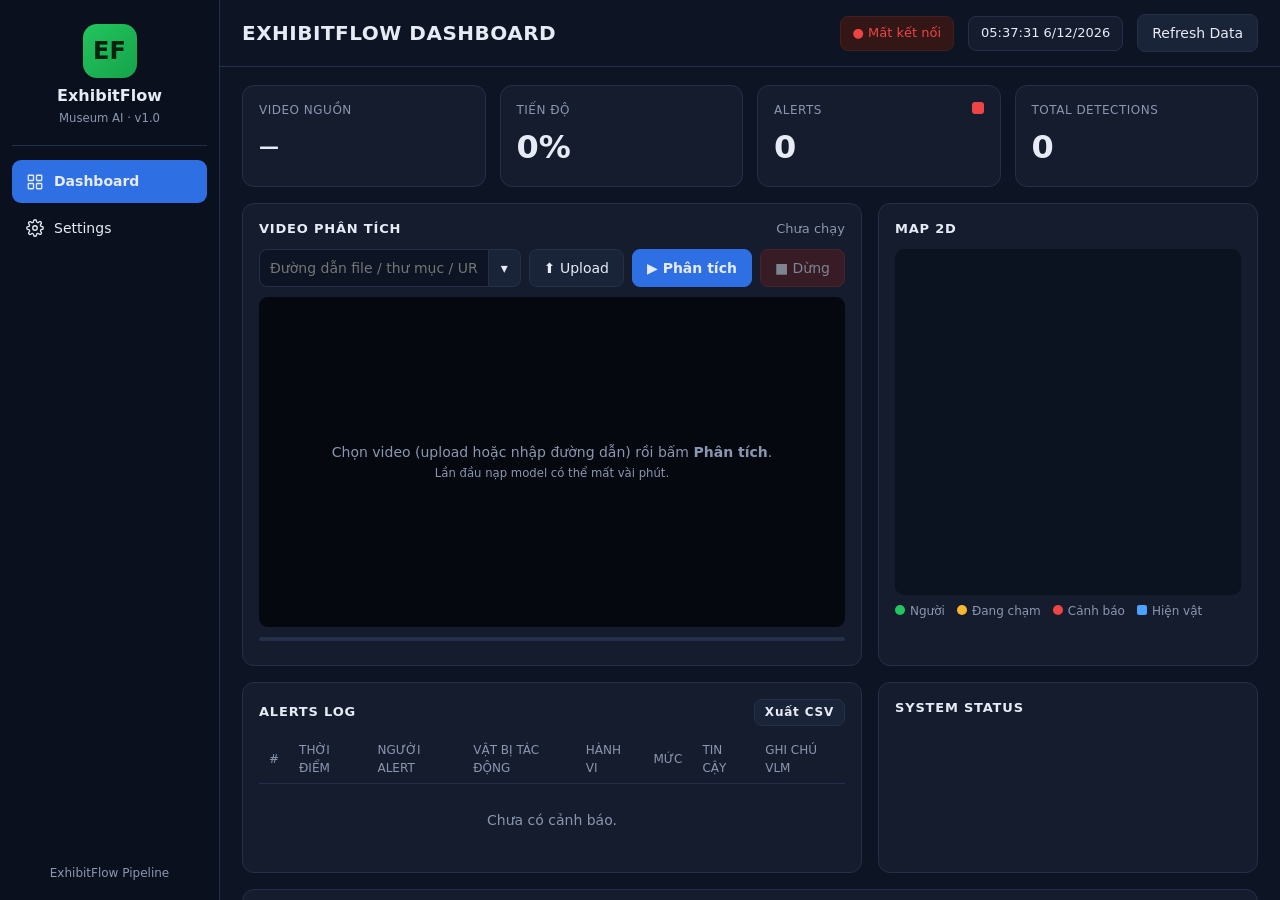
==== commit 1214c667: "Tracker chạy ở tiến trình riêng (tracker_process) + limit_cpu_threads trong Settings, mặc định tắt g" ====
--- a/exhibitflow_pipeline/dashboard/static/index.html
+++ b/exhibitflow_pipeline/dashboard/static/index.html
@@ -211,6 +211,10 @@
       <div class="f"><label>pose_gate_norm_dist</label><input type="number" id="s-pose_gate_norm_dist" step="0.1"><small>Chỉ chạy pose/hand cho người cách hiện vật ≤ k × chiều cao người (0 = mọi người)</small></div>
       <div class="f"><label>queue_size</label><input type="number" id="s-queue_size"></div>
       <div class="f"><label>Giới hạn số frame (0 = cả video)</label><input type="number" id="s-max_frames"></div>
+      <div class="f chk"><input type="checkbox" id="s-limit_cpu_threads"><label>Giới hạn 1 luồng CPU cho torch / OpenCV (máy ít nhân)</label></div>
+      <small style="color:var(--mut)">Tắt (mặc định): mỗi stage dùng nhiều luồng, nhanh hơn trên máy từ 8 nhân (đo trên Xeon w3-2435: track 78 → 62 ms). Bật nếu máy chỉ 4 nhân, để các stage khỏi tranh nhau.</small>
+      <div class="f chk"><input type="checkbox" id="s-tracker_process"><label>Chạy tracker ở tiến trình riêng (thoát GIL)</label></div>
+      <small style="color:var(--mut)">Tracker (ReID + LTC + DMA) là stage nặng mã Python nhất. Tiến trình riêng có GIL riêng nên không bị 6 stage kia làm chậm. Đổi lại thêm ~0.5 GB VRAM và ~3 ms chép ảnh mỗi frame; đổi tuỳ chọn này sẽ nạp lại model.</small>
       <div class="f chk"><input type="checkbox" id="s-realtime"><label>Chế độ real-time (đọc video theo nhịp fps gốc)</label></div>
       <div class="f chk"><input type="checkbox" id="s-drop_frames"><label>Bỏ frame khi pipeline không theo kịp (chỉ có tác dụng khi bật real-time)</label></div>
       <small style="color:var(--mut)">Tắt real-time: xử lý mọi frame, không bỏ frame nào, nhưng video chạy chậm hơn thời gian thực nếu pipeline dưới fps video. Bật: giữ độ trễ thấp, đổi lại có thể bỏ frame (các frame bỏ không được track / phát hiện chạm). Chỉ áp dụng ở chế độ parallel.</small>
@@ -434,7 +438,7 @@
     :gauge('Disk',100*s.disk_used/s.disk_total,Math.round(100*s.disk_used/s.disk_total)+'%',s.disk_used+' / '+s.disk_total+' GB','#f08a24'))}catch{}}
 
 /* ---- settings ---- */
-const FIELDS=['vlm_backend','vlm_n_images','vlm_max_side','vlm_max_new_tokens','vlm_short_json','vlm_min_conf','pose_gate_norm_dist','queue_size','max_frames','alarm_show_sec','weights_dir','work_dir','use_cpu','map_image','scene_mode','pipeline_mode','make_map','vlm_prompt','vlm_system_prompt','realtime','drop_frames'];
+const FIELDS=['vlm_backend','vlm_n_images','vlm_max_side','vlm_max_new_tokens','vlm_short_json','vlm_min_conf','pose_gate_norm_dist','queue_size','max_frames','alarm_show_sec','weights_dir','work_dir','use_cpu','map_image','scene_mode','pipeline_mode','make_map','vlm_prompt','vlm_system_prompt','realtime','drop_frames','limit_cpu_threads','tracker_process'];
 let cal={v:[],m:[],H:null,frameImg:null,geo:null};
 async function openSettings(){
   SET=await api('/api/settings');
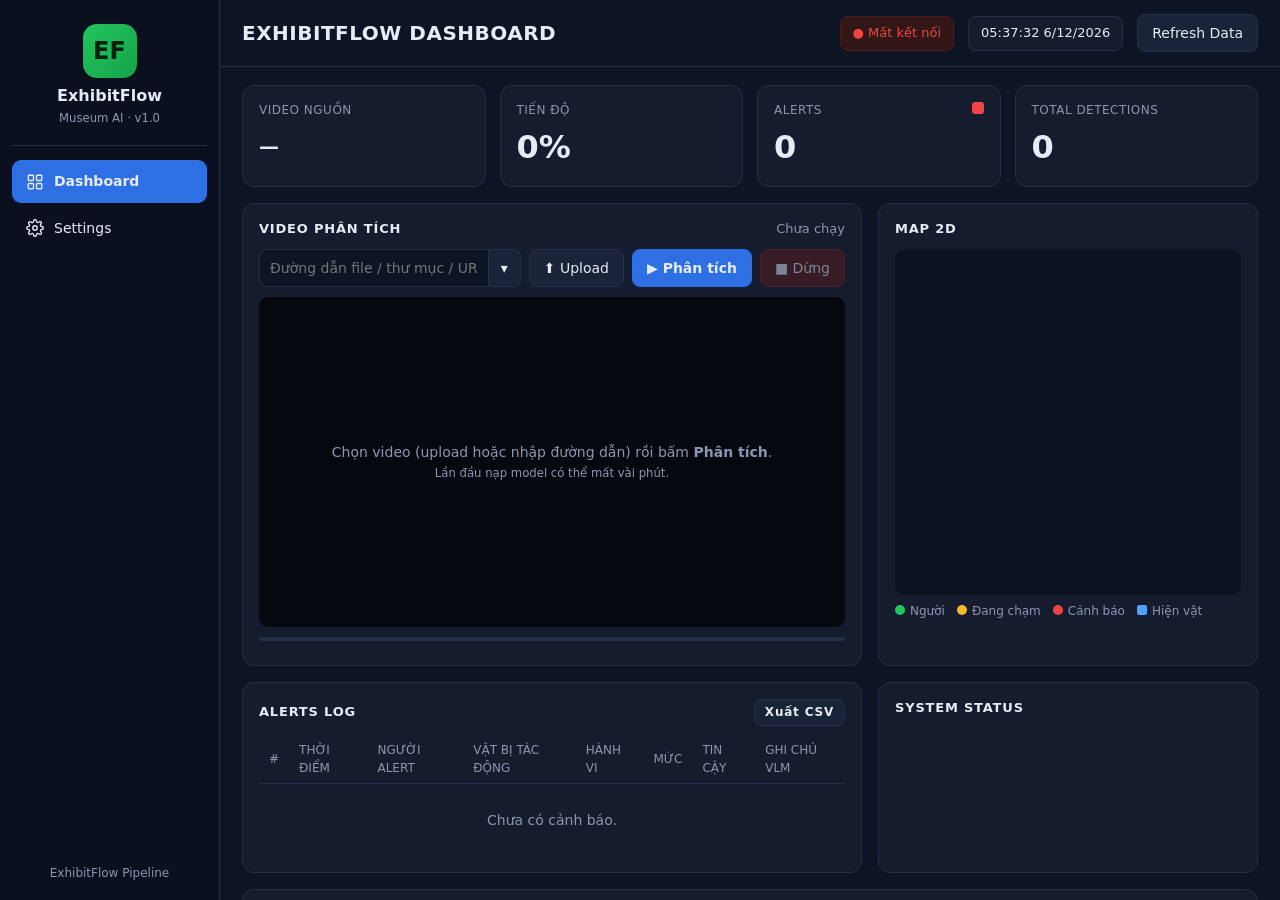
==== commit f69fa78e: "Hand (RTMW) chạy ở tiến trình riêng (hand_process), dùng chung worker với tracker - _RemoteProc: bas" ====
--- a/exhibitflow_pipeline/dashboard/static/index.html
+++ b/exhibitflow_pipeline/dashboard/static/index.html
@@ -215,6 +215,8 @@
       <small style="color:var(--mut)">Tắt (mặc định): mỗi stage dùng nhiều luồng, nhanh hơn trên máy từ 8 nhân (đo trên Xeon w3-2435: track 78 → 62 ms). Bật nếu máy chỉ 4 nhân, để các stage khỏi tranh nhau.</small>
       <div class="f chk"><input type="checkbox" id="s-tracker_process"><label>Chạy tracker ở tiến trình riêng (thoát GIL)</label></div>
       <small style="color:var(--mut)">Tracker (ReID + LTC + DMA) là stage nặng mã Python nhất. Tiến trình riêng có GIL riêng nên không bị 6 stage kia làm chậm. Đổi lại thêm ~0.5 GB VRAM và ~3 ms chép ảnh mỗi frame; đổi tuỳ chọn này sẽ nạp lại model.</small>
+      <div class="f chk"><input type="checkbox" id="s-hand_process"><label>Chạy hand (RTMW) ở tiến trình riêng (thoát GIL)</label></div>
+      <small style="color:var(--mut)">Như tracker: stage hand có GIL riêng nên không bị các stage khác làm chậm. Thêm ~0.5 GB VRAM; đổi tuỳ chọn này sẽ nạp lại model.</small>
       <div class="f chk"><input type="checkbox" id="s-realtime"><label>Chế độ real-time (đọc video theo nhịp fps gốc)</label></div>
       <div class="f chk"><input type="checkbox" id="s-drop_frames"><label>Bỏ frame khi pipeline không theo kịp (chỉ có tác dụng khi bật real-time)</label></div>
       <small style="color:var(--mut)">Tắt real-time: xử lý mọi frame, không bỏ frame nào, nhưng video chạy chậm hơn thời gian thực nếu pipeline dưới fps video. Bật: giữ độ trễ thấp, đổi lại có thể bỏ frame (các frame bỏ không được track / phát hiện chạm). Chỉ áp dụng ở chế độ parallel.</small>
@@ -438,7 +440,7 @@
     :gauge('Disk',100*s.disk_used/s.disk_total,Math.round(100*s.disk_used/s.disk_total)+'%',s.disk_used+' / '+s.disk_total+' GB','#f08a24'))}catch{}}
 
 /* ---- settings ---- */
-const FIELDS=['vlm_backend','vlm_n_images','vlm_max_side','vlm_max_new_tokens','vlm_short_json','vlm_min_conf','pose_gate_norm_dist','queue_size','max_frames','alarm_show_sec','weights_dir','work_dir','use_cpu','map_image','scene_mode','pipeline_mode','make_map','vlm_prompt','vlm_system_prompt','realtime','drop_frames','limit_cpu_threads','tracker_process'];
+const FIELDS=['vlm_backend','vlm_n_images','vlm_max_side','vlm_max_new_tokens','vlm_short_json','vlm_min_conf','pose_gate_norm_dist','queue_size','max_frames','alarm_show_sec','weights_dir','work_dir','use_cpu','map_image','scene_mode','pipeline_mode','make_map','vlm_prompt','vlm_system_prompt','realtime','drop_frames','limit_cpu_threads','tracker_process','hand_process'];
 let cal={v:[],m:[],H:null,frameImg:null,geo:null};
 async function openSettings(){
   SET=await api('/api/settings');
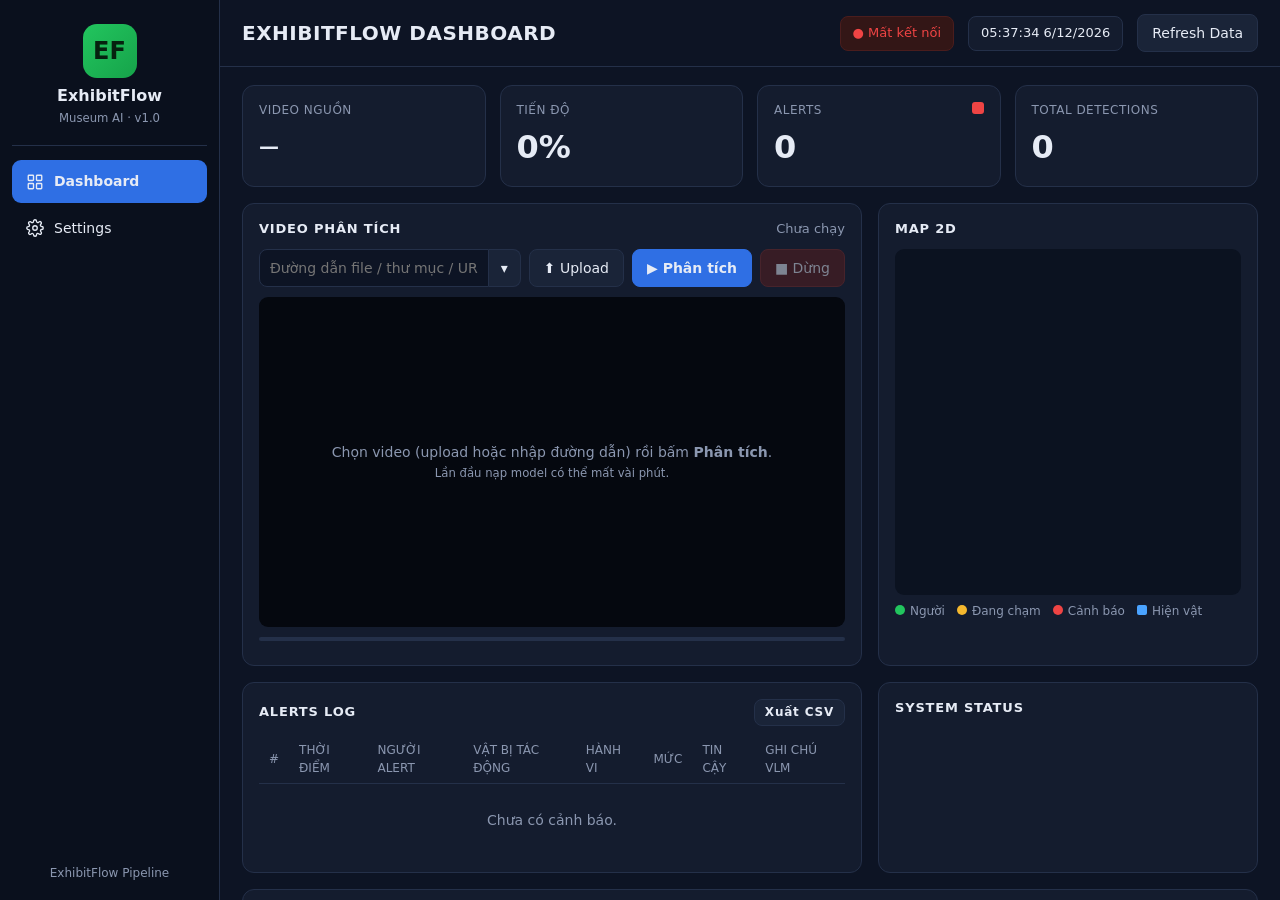
==== commit d16d2658: "Hand (RTMW) xử lý theo lô: 1 lượt session.run cho mọi người trong frame (hand_batch, mặc định bật) -" ====
--- a/exhibitflow_pipeline/dashboard/static/index.html
+++ b/exhibitflow_pipeline/dashboard/static/index.html
@@ -215,6 +215,8 @@
       <small style="color:var(--mut)">Tắt (mặc định): mỗi stage dùng nhiều luồng, nhanh hơn trên máy từ 8 nhân (đo trên Xeon w3-2435: track 78 → 62 ms). Bật nếu máy chỉ 4 nhân, để các stage khỏi tranh nhau.</small>
       <div class="f chk"><input type="checkbox" id="s-tracker_process"><label>Chạy tracker ở tiến trình riêng (thoát GIL)</label></div>
       <small style="color:var(--mut)">Tracker (ReID + LTC + DMA) là stage nặng mã Python nhất. Tiến trình riêng có GIL riêng nên không bị 6 stage kia làm chậm. Đổi lại thêm ~0.5 GB VRAM và ~3 ms chép ảnh mỗi frame; đổi tuỳ chọn này sẽ nạp lại model.</small>
+      <div class="f chk"><input type="checkbox" id="s-hand_batch"><label>Hand (RTMW): xử lý theo lô (mọi người trong frame cùng lúc)</label></div>
+      <small style="color:var(--mut)">Nhanh hơn khoảng 1.8 lần ở stage hand. Kích thước lô đổi thì onnxruntime chọn thuật toán tính khác nên vài điểm tin cậy thấp (≈1.6% điểm lệch &gt;0.5 px) có thể khác nhẹ so với chạy từng người. Tắt để có kết quả giống hệt bản cũ. Đổi tuỳ chọn này sẽ nạp lại model.</small>
       <div class="f chk"><input type="checkbox" id="s-hand_process"><label>Chạy hand (RTMW) ở tiến trình riêng (thoát GIL)</label></div>
       <small style="color:var(--mut)">Như tracker: stage hand có GIL riêng nên không bị các stage khác làm chậm. Thêm ~0.5 GB VRAM; đổi tuỳ chọn này sẽ nạp lại model.</small>
       <div class="f chk"><input type="checkbox" id="s-realtime"><label>Chế độ real-time (đọc video theo nhịp fps gốc)</label></div>
@@ -440,7 +442,7 @@
     :gauge('Disk',100*s.disk_used/s.disk_total,Math.round(100*s.disk_used/s.disk_total)+'%',s.disk_used+' / '+s.disk_total+' GB','#f08a24'))}catch{}}
 
 /* ---- settings ---- */
-const FIELDS=['vlm_backend','vlm_n_images','vlm_max_side','vlm_max_new_tokens','vlm_short_json','vlm_min_conf','pose_gate_norm_dist','queue_size','max_frames','alarm_show_sec','weights_dir','work_dir','use_cpu','map_image','scene_mode','pipeline_mode','make_map','vlm_prompt','vlm_system_prompt','realtime','drop_frames','limit_cpu_threads','tracker_process','hand_process'];
+const FIELDS=['vlm_backend','vlm_n_images','vlm_max_side','vlm_max_new_tokens','vlm_short_json','vlm_min_conf','pose_gate_norm_dist','queue_size','max_frames','alarm_show_sec','weights_dir','work_dir','use_cpu','map_image','scene_mode','pipeline_mode','make_map','vlm_prompt','vlm_system_prompt','realtime','drop_frames','limit_cpu_threads','tracker_process','hand_process','hand_batch'];
 let cal={v:[],m:[],H:null,frameImg:null,geo:null};
 async function openSettings(){
   SET=await api('/api/settings');
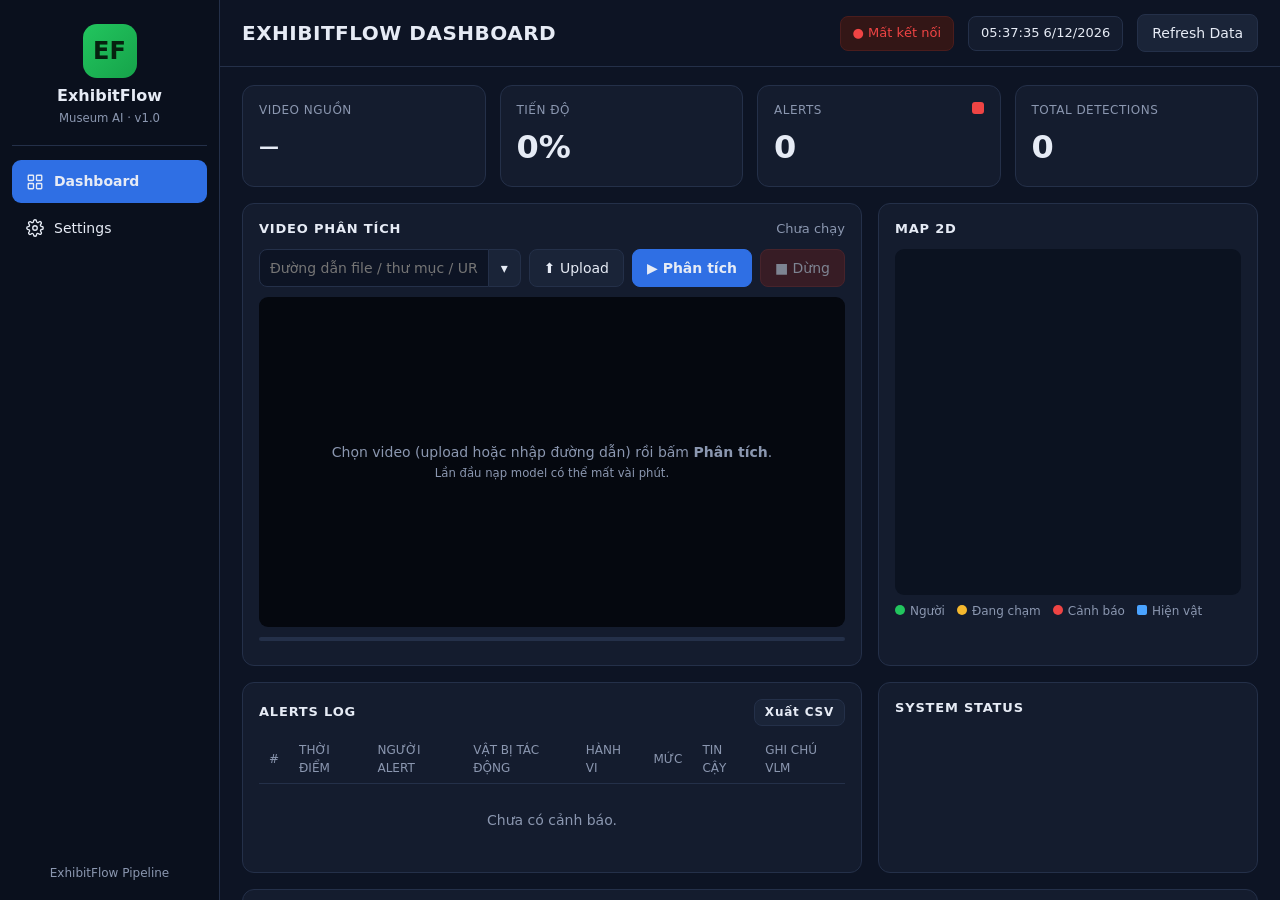
==== commit da2415d7: "Khung đỏ hiện ngay khi VLM trả lời đoạn cuối; replay: khoá overlay theo vùng video và vẽ lại khi lay" ====
--- a/exhibitflow_pipeline/dashboard/static/index.html
+++ b/exhibitflow_pipeline/dashboard/static/index.html
@@ -370,6 +370,7 @@
   if(f!==pb.last||pb.dirty){pb.last=f;pb.dirty=false;drawPB(f)}
   requestAnimationFrame(()=>tickPB(pb))}
 window.addEventListener('resize',()=>{if(PB)PB.dirty=true});
+if('ResizeObserver' in window)new ResizeObserver(()=>{if(PB)PB.dirty=true}).observe($('#vwrap'));   // layout đổi khi chuyển sang chế độ xem lại
 /* thanh xanh dưới video = thanh tua: bấm hoặc kéo để tới thời điểm bất kỳ; video / nút ⏸ / phím cách để phát - dừng */
 let seeking=false;
 function seekTo(e){const v=$('#vvid'),b=$('#seek').getBoundingClientRect(),r=Math.min(1,Math.max(0,(e.clientX-b.left)/b.width)),dur=v.duration||0;
@@ -388,6 +389,8 @@
   if(cv.width!==Math.round(W*dpr)||cv.height!==Math.round(H*dpr)){cv.width=Math.round(W*dpr);cv.height=Math.round(H*dpr)}
   const c=cv.getContext('2d');c.setTransform(dpr,0,0,dpr,0,0);c.clearRect(0,0,W,H);
   const vw=v.videoWidth||PB.tl.width,vh=v.videoHeight||PB.tl.height,s=Math.min(W/vw,H/vh),w=vw*s,h=vh*s,ox=(W-w)/2,oy=(H-h)/2;
+  // đặt <video> đúng vào hình chữ nhật (ox,oy,w,h) đang vẽ lên: overlay và hình luôn cùng toạ độ, bất kể object-fit / layout
+  Object.assign(v.style,{position:'absolute',left:ox+'px',top:oy+'px',width:w+'px',height:h+'px',objectFit:'fill'});
   const sc=[...(PB.tl.scenes||[])].reverse().find(x=>x.start<=f)||(PB.tl.scenes||[])[0];
   if(sc){c.fillStyle='rgba(74,100,255,.28)';c.strokeStyle='rgba(120,150,255,.9)';c.lineWidth=1.5;
     sc.arts.forEach(a=>a.c.forEach(p=>{c.beginPath();p.forEach(([x,y],i)=>i?c.lineTo(ox+x*w,oy+y*h):c.moveTo(ox+x*w,oy+y*h));c.closePath();c.fill();c.stroke()}))}
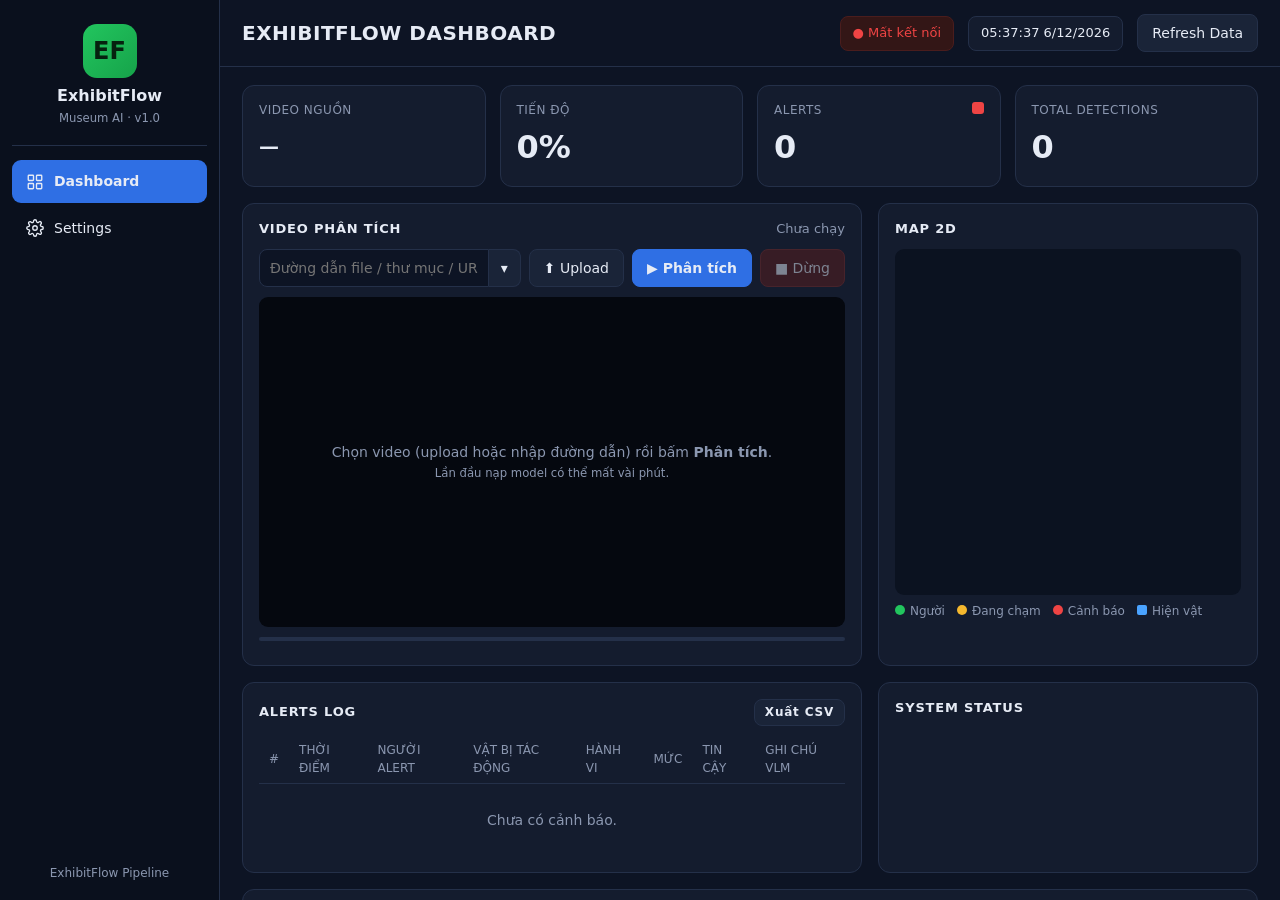
==== commit 726e14ef: "Dashboard: giữ video live ~4s sau khi xong để thấy khung đỏ rồi mới chuyển sang xem lại Co-Authored-" ====
--- a/exhibitflow_pipeline/dashboard/static/index.html
+++ b/exhibitflow_pipeline/dashboard/static/index.html
@@ -299,7 +299,7 @@
   if(ST.status==='idle'&&streaming){streaming=false}
   if(ST.status==='idle'&&!streaming&&!PB)$('#vph').innerHTML=mload?'<b>Đang nạp model...</b><br><small>Có thể mất vài phút lần đầu (tải trọng số). Bấm Phân tích khi hiện "Model sẵn sàng".</small>':M.state==='error'?'<b>Lỗi nạp model</b><br><small>'+(M.msg||'')+'</small>':'Model đã sẵn sàng. Chọn video (upload hoặc nhập đường dẫn) rồi bấm <b>Phân tích</b>.';
   if(ST.status==='loading'){$('#vph').style.display='block';$('#vph').innerHTML='<b>'+ST.phase+'</b><br><small>'+(ST.logs.slice(-1)[0]||'')+'</small>'}
-  if(ST.status==='done'&&ST.run&&ST.run!==autoRun){autoRun=ST.run;loadRuns().then(()=>openRun(ST.run))}   // xong -> chuyển sang xem lại (có thanh tua)
+  if(ST.status==='done'&&ST.run&&ST.run!==autoRun){autoRun=ST.run;const rid=ST.run;toast('Xong — chuyển sang xem lại sau 4 giây');loadRuns().then(()=>setTimeout(()=>{if(!PB&&ST.status==='done'&&autoRun===rid)openRun(rid)},ST.alerts&&ST.alerts.length?4000:800))}   // xong -> chuyển sang xem lại (có thanh tua)
   renderAlerts();$('#log').textContent=(ST.logs||[]).join('\n');if(!PB)drawMap(ST.people||[],ST.artifacts||[]);
 }
 function renderAlerts(force){
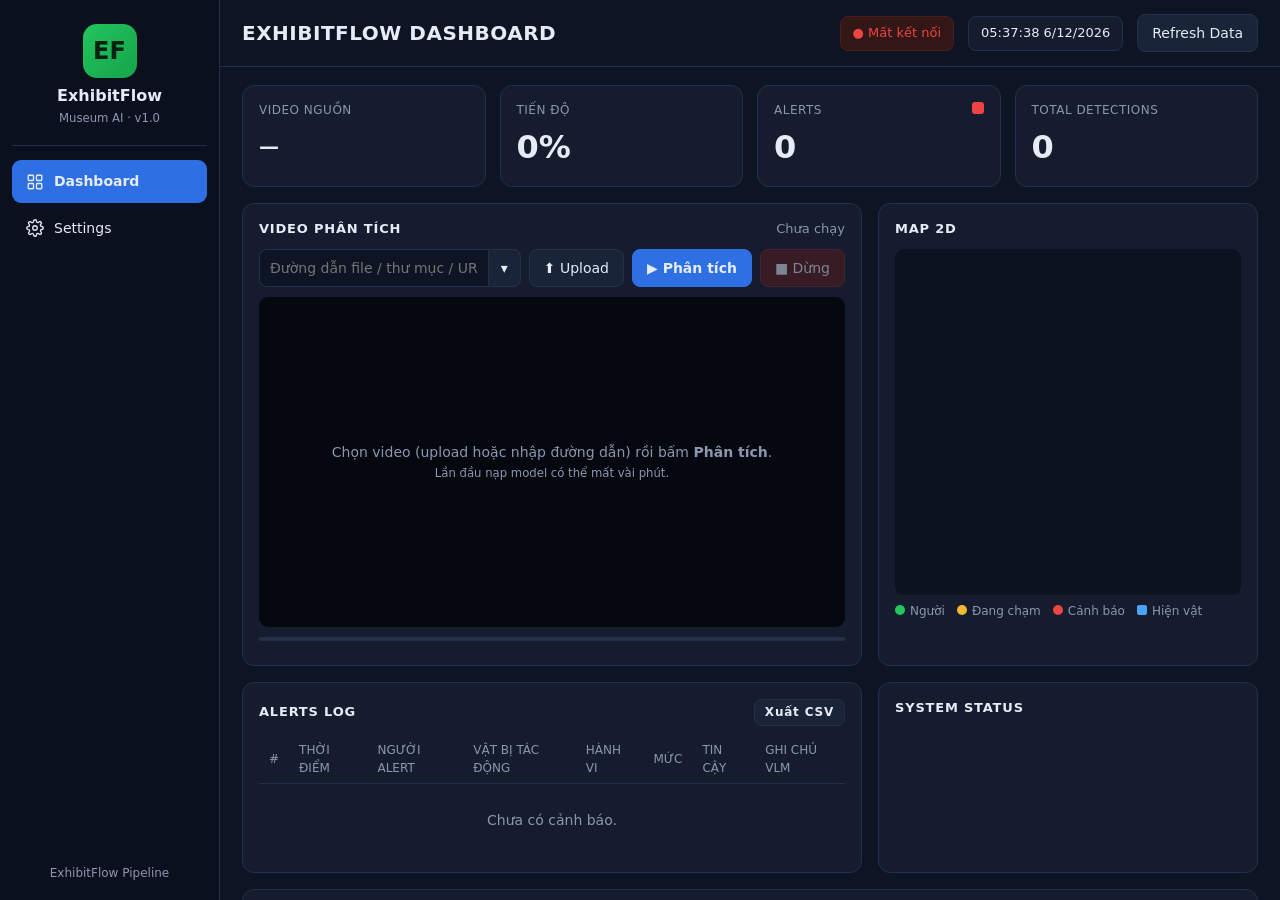
==== commit 1e5427e5: "Bỏ ghi chú 'contact?' trên khung vàng (live và xem lại) Co-Authored-By: Claude Sonnet 5.5 <noreply@a" ====
--- a/exhibitflow_pipeline/dashboard/static/index.html
+++ b/exhibitflow_pipeline/dashboard/static/index.html
@@ -398,7 +398,7 @@
   if(d){const stt={};
     d[0].forEach(([id,x1,y1,x2,y2,ct])=>{const al=alertAt(id,f),col=al?'#ef4444':ct?'#facc15':'#22c55e';stt[id]=al?'alert':ct?'contact':'idle';if(al)red.add(id);
       c.strokeStyle=col;c.lineWidth=al?3:2;c.strokeRect(ox+x1*w,oy+y1*h,(x2-x1)*w,(y2-y1)*h);
-      const t='ID '+id+(al?' | '+String(al.behavior||'').toUpperCase():ct?' | contact?':'');c.font='bold 12px sans-serif';
+      const t='ID '+id+(al?' | '+String(al.behavior||'').toUpperCase():'');c.font='bold 12px sans-serif';
       c.fillStyle='#000';c.fillRect(ox+x1*w,oy+y1*h-17,c.measureText(t).width+8,16);c.fillStyle=col;c.fillText(t,ox+x1*w+4,oy+y1*h-5)});
     d[1].forEach(([id,x,y])=>people.push({id,x,y,state:stt[id]||'idle'}))}
   drawMap(people,PB.tl.artifacts||[]);
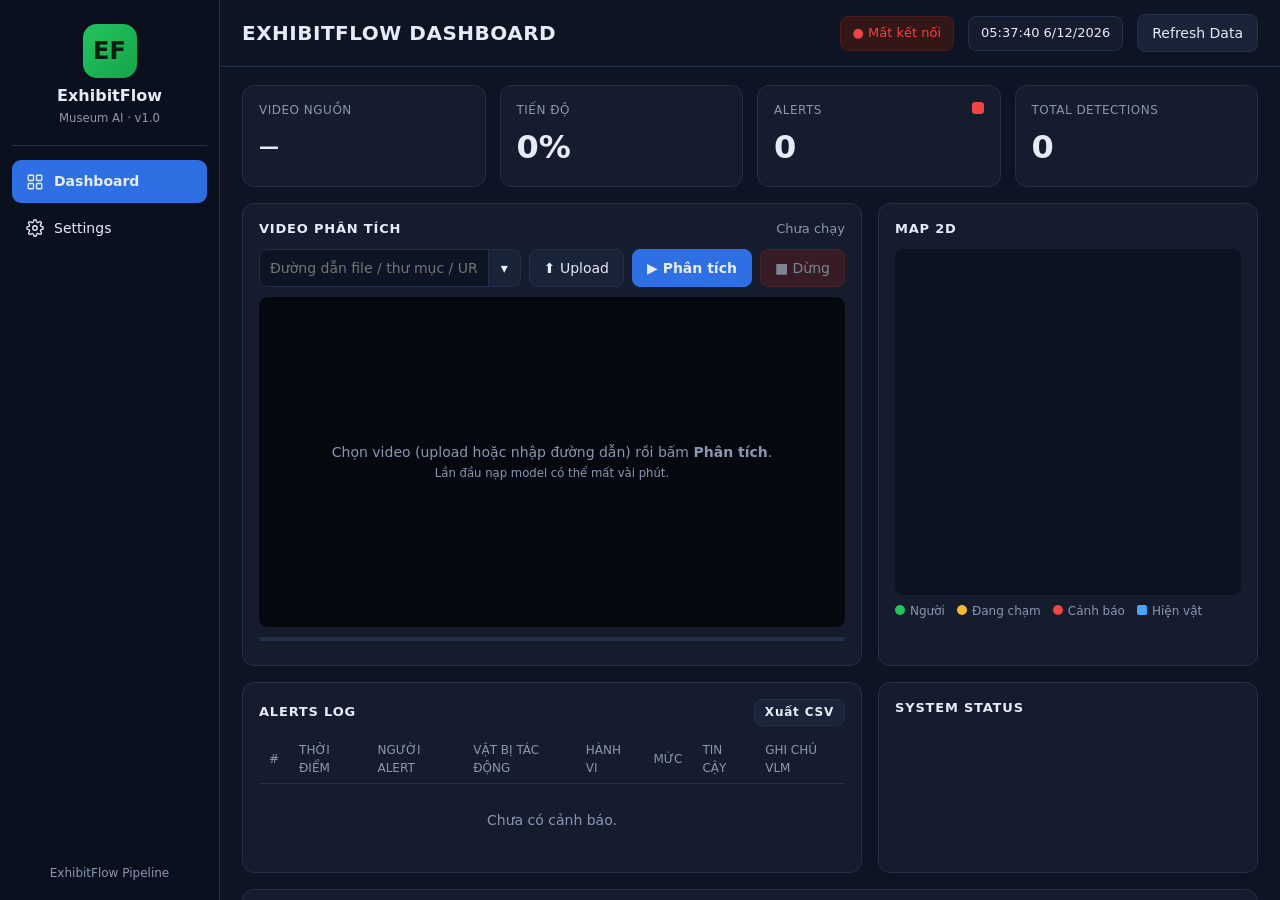
==== commit 8aecc8a4: "Tinh chỉnh pipeline theo GT: giữ khung đỏ, kế thừa cờ qua đổi ID, giữ track dự đoán, lọc người, làm " ====
--- a/exhibitflow_pipeline/dashboard/static/index.html
+++ b/exhibitflow_pipeline/dashboard/static/index.html
@@ -101,6 +101,13 @@
 .f{display:flex;flex-direction:column;gap:4px;margin-bottom:12px}.f label{color:var(--mut);font-size:12px}.f small{color:var(--mut);font-size:11px}
 .f input[type=text],.f input[type=number],.f select{background:var(--bg);border:1px solid var(--line);border-radius:8px;padding:8px 10px;width:100%}
 .f.chk{flex-direction:row;align-items:center;gap:8px}
+.tgroup{border:1px solid var(--line);border-radius:10px;padding:14px;margin-bottom:14px;background:var(--bg)}
+.tgroup-hd{display:flex;align-items:center;gap:8px;margin-bottom:4px;flex-wrap:wrap}
+.tgroup-hd b{font-size:14px}
+.tgroup-desc{color:var(--mut);font-size:12px;margin-bottom:12px}
+.tgrid{display:grid;grid-template-columns:repeat(auto-fit,minmax(260px,1fr));gap:12px}
+.tbadge{padding:2px 7px;border-radius:5px;font-size:11px;font-weight:600;background:#33290f;color:var(--amber);border:1px solid #4a3b14}
+.tdef{color:var(--mut);font-size:11px;font-weight:400}
 .cal{display:grid;grid-template-columns:1fr 1fr;gap:12px}
 .cal canvas{width:100%;background:#05080f;border-radius:8px;cursor:crosshair;display:block}
 .toast{position:fixed;right:20px;bottom:20px;background:var(--card2);border:1px solid var(--line);padding:10px 16px;border-radius:9px;opacity:0;transition:.25s;pointer-events:none;z-index:20}
@@ -234,6 +241,13 @@
       <div class="f"><label>Upload floorplan khác</label><input type="file" id="mapFile" accept="image/*"></div>
       <small style="color:var(--mut)">Hiệu chỉnh map: bấm 4 điểm trên khung hình video (ở trái), sau đó 4 điểm tương ứng trên map (ở phải), cùng thứ tự. Chọn điểm trên mặt sàn.</small>
     </div>
+  </div>
+  <div class="card" id="tuningCard">
+    <h2>Tinh chỉnh thuật toán &amp; Ngưỡng <span class="sp"></span>
+      <button class="btn" type="button" id="resetTuningAll" style="padding:4px 10px;font-size:12px;text-transform:none;letter-spacing:0">Khôi phục mặc định tất cả</button>
+    </h2>
+    <p style="color:var(--mut);font-size:12px;margin:0 0 12px">Các tham số của bộ lọc người, tracker, pose, cổng chạm, phát hiện mất vật và segmentation. Để trống ô số hoặc bấm khôi phục để dùng mặc định <code>settings.py</code>. Các mục gắn nhãn <span class="tbadge">Nạp lại model</span> sẽ tự nạp lại tracker/detector khi lưu.</p>
+    <div id="tuningGroups"><div style="color:var(--mut)">Đang tải danh sách tham số tinh chỉnh...</div></div>
   </div>
   <div class="card"><h2>Hiệu chỉnh vị trí video → map <span class="sp"></span>
       <button class="btn" id="calReset">Chọn lại</button><button class="btn" id="calIdent">Mặc định (toàn khung)</button></h2>
@@ -446,12 +460,67 @@
 
 /* ---- settings ---- */
 const FIELDS=['vlm_backend','vlm_n_images','vlm_max_side','vlm_max_new_tokens','vlm_short_json','vlm_min_conf','pose_gate_norm_dist','queue_size','max_frames','alarm_show_sec','weights_dir','work_dir','use_cpu','map_image','scene_mode','pipeline_mode','make_map','vlm_prompt','vlm_system_prompt','realtime','drop_frames','limit_cpu_threads','tracker_process','hand_process','hand_batch'];
-let cal={v:[],m:[],H:null,frameImg:null,geo:null};
+let cal={v:[],m:[],H:null,frameImg:null,geo:null}, TSCHEMA=null;
+function renderTuning(schema, vals){
+  const box=$('#tuningGroups');
+  if(!schema||!schema.groups){box.innerHTML='<div style="color:var(--mut)">Không tải được schema tinh chỉnh.</div>';return}
+  const byG={};(schema.params||[]).forEach(p=>{(byG[p.group]=byG[p.group]||[]).push(p)});
+  box.innerHTML=(schema.groups||[]).map(g=>{
+    const ps=byG[g.id]||[];
+    const items=ps.map(p=>{
+      const defTxt=p.type==='bool'?(p.default?'Bật':'Tắt'):String(p.default);
+      const rbadge=p.needs_reload?' <span class="tbadge">Nạp lại model</span>':'';
+      if(p.type==='bool'){
+        return `<div class="f"><div class="f chk" style="margin-bottom:2px"><input type="checkbox" id="t-${esc(p.key)}" data-tkey="${esc(p.key)}"><label for="t-${esc(p.key)}" style="color:var(--tx)">${esc(p.label_vi)} <span class="tdef">(mặc định: ${esc(defTxt)})</span>${rbadge}</label></div><small>${esc(p.help_vi)}</small></div>`;
+      }
+      const attrs=[p.min!=null?`min="${p.min}"`:'',p.max!=null?`max="${p.max}"`:'',`step="${p.step!=null?p.step:(p.type==='int'?1:'any')}"`,`placeholder="${esc(defTxt)}"`].filter(Boolean).join(' ');
+      return `<div class="f"><label for="t-${esc(p.key)}">${esc(p.label_vi)} <span class="tdef">(mặc định: ${esc(defTxt)})</span>${rbadge}</label><input type="number" id="t-${esc(p.key)}" data-tkey="${esc(p.key)}" ${attrs}><small>${esc(p.help_vi)}</small></div>`;
+    }).join('');
+    return `<div class="tgroup" data-tgroup="${esc(g.id)}">
+      <div class="tgroup-hd"><b>${esc(g.title)}</b>${g.needs_reload?'<span class="tbadge">Nạp lại model</span>':''}<span style="flex:1"></span>
+        <button class="btn" type="button" data-reset-group="${esc(g.id)}" style="padding:3px 9px;font-size:11px">Khôi phục mặc định</button></div>
+      <div class="tgroup-desc">${esc(g.description||'')}</div>
+      <div class="tgrid">${items}</div></div>`;
+  }).join('');
+  applyTuningValues(vals);
+}
+function applyTuningValues(vals){
+  if(!TSCHEMA)return;
+  const t=(vals&&typeof vals==='object')?vals:{};
+  (TSCHEMA.params||[]).forEach(p=>{
+    const el=document.getElementById('t-'+p.key);if(!el)return;
+    const has=Object.prototype.hasOwnProperty.call(t,p.key)&&t[p.key]!=null&&t[p.key]!=='';
+    if(p.type==='bool')el.checked=has?!!t[p.key]:!!p.default;
+    else el.value=has?t[p.key]:p.default;
+  });
+}
+function resetTuningGroup(gid){
+  if(!TSCHEMA)return;
+  (TSCHEMA.params||[]).filter(p=>!gid||p.group===gid).forEach(p=>{
+    const el=document.getElementById('t-'+p.key);if(!el)return;
+    if(p.type==='bool')el.checked=!!p.default;else el.value=p.default;
+  });
+}
+function collectTuning(){
+  const out={};if(!TSCHEMA)return out;
+  (TSCHEMA.params||[]).forEach(p=>{
+    const el=document.getElementById('t-'+p.key);if(!el)return;
+    if(p.type==='bool'){if(el.checked!==!!p.default)out[p.key]=el.checked;return}
+    const raw=el.value.trim();if(raw==='')return;
+    const v=Number(raw);if(Number.isNaN(v))throw new Error('Giá trị không hợp lệ ở '+p.key);
+    if(v!==Number(p.default))out[p.key]=v;
+  });
+  return out;
+}
+$('#tuningGroups').onclick=e=>{const b=e.target.closest('[data-reset-group]');if(b){resetTuningGroup(b.dataset.resetGroup);toast('Đã đặt lại nhóm về mặc định — bấm Lưu cài đặt để áp dụng')}};
+$('#resetTuningAll').onclick=()=>{resetTuningGroup(null);toast('Đã đặt lại toàn bộ tinh chỉnh — bấm Lưu cài đặt để áp dụng')};
 async function openSettings(){
-  SET=await api('/api/settings');
+  const [setData,schemaData]=await Promise.all([api('/api/settings'),TSCHEMA?Promise.resolve(TSCHEMA):api('/api/tuning/schema').catch(()=>null)]);
+  SET=setData;if(schemaData)TSCHEMA=schemaData;
   const mi=$('#s-map_image');[...mi.options].forEach(o=>{if(!['auto','none'].includes(o.value))o.remove()});
   if(!['auto','none'].includes(SET.map_image)){const o=new Option('Upload: '+SET.map_image,SET.map_image);mi.add(o)}
   FIELDS.forEach(k=>{const e=$('#s-'+k);if(e.type==='checkbox')e.checked=!!SET[k];else e.value=SET[k]??''});
+  renderTuning(TSCHEMA,SET.tuning);
   try{MD=await api('/api/models')}catch{MD=null}
   if(MD){if(!SET.vlm_prompt)$('#s-vlm_prompt').value=MD.prompt.vlm;if(!SET.vlm_system_prompt)$('#s-vlm_system_prompt').value=MD.prompt.system}
   cal.v=[];cal.m=[];
@@ -479,10 +548,12 @@
 $('#resetPrompt').onclick=()=>{if(MD)$('#s-vlm_prompt').value=MD.prompt.vlm};
 $('#resetSys').onclick=()=>{if(MD)$('#s-vlm_system_prompt').value=MD.prompt.system};
 $('#saveSet').onclick=async()=>{
-  const body={homography:SET.homography};
-  FIELDS.forEach(k=>{const e=$('#s-'+k);let v=e.type==='checkbox'?e.checked:e.type==='number'?(e.value===''?null:+e.value):e.value;body[k]=v});
-  if(MD){if((body.vlm_prompt||'').trim()===MD.prompt.vlm.trim())body.vlm_prompt='';if((body.vlm_system_prompt||'').trim()===MD.prompt.system.trim())body.vlm_system_prompt=''}   // giống mặc định -> lưu trống
-  try{SET=await api('/api/settings',{method:'PUT',headers:{'Content-Type':'application/json'},body:JSON.stringify(body)});toast('Đã lưu cài đặt');loadMap()}catch(x){toast('Lỗi: '+x.message)}};
+  try{
+    const body={homography:SET.homography,tuning:collectTuning()};
+    FIELDS.forEach(k=>{const e=$('#s-'+k);let v=e.type==='checkbox'?e.checked:e.type==='number'?(e.value===''?null:+e.value):e.value;body[k]=v});
+    if(MD){if((body.vlm_prompt||'').trim()===MD.prompt.vlm.trim())body.vlm_prompt='';if((body.vlm_system_prompt||'').trim()===MD.prompt.system.trim())body.vlm_system_prompt=''}   // giống mặc định -> lưu trống
+    SET=await api('/api/settings',{method:'PUT',headers:{'Content-Type':'application/json'},body:JSON.stringify(body)});toast('Đã lưu cài đặt');loadMap();
+  }catch(x){toast('Lỗi: '+x.message)}};
 
 const modelRows=L=>L.map(m=>`<div><b>${esc(m.role)}</b><span>${esc(m.name)}<small>${esc(m.detail||'')}</small></span></div>`).join('');
 api('/api/models').then(d=>{MD=d;$('#modelList').innerHTML=modelRows(d.models)}).catch(()=>{});
